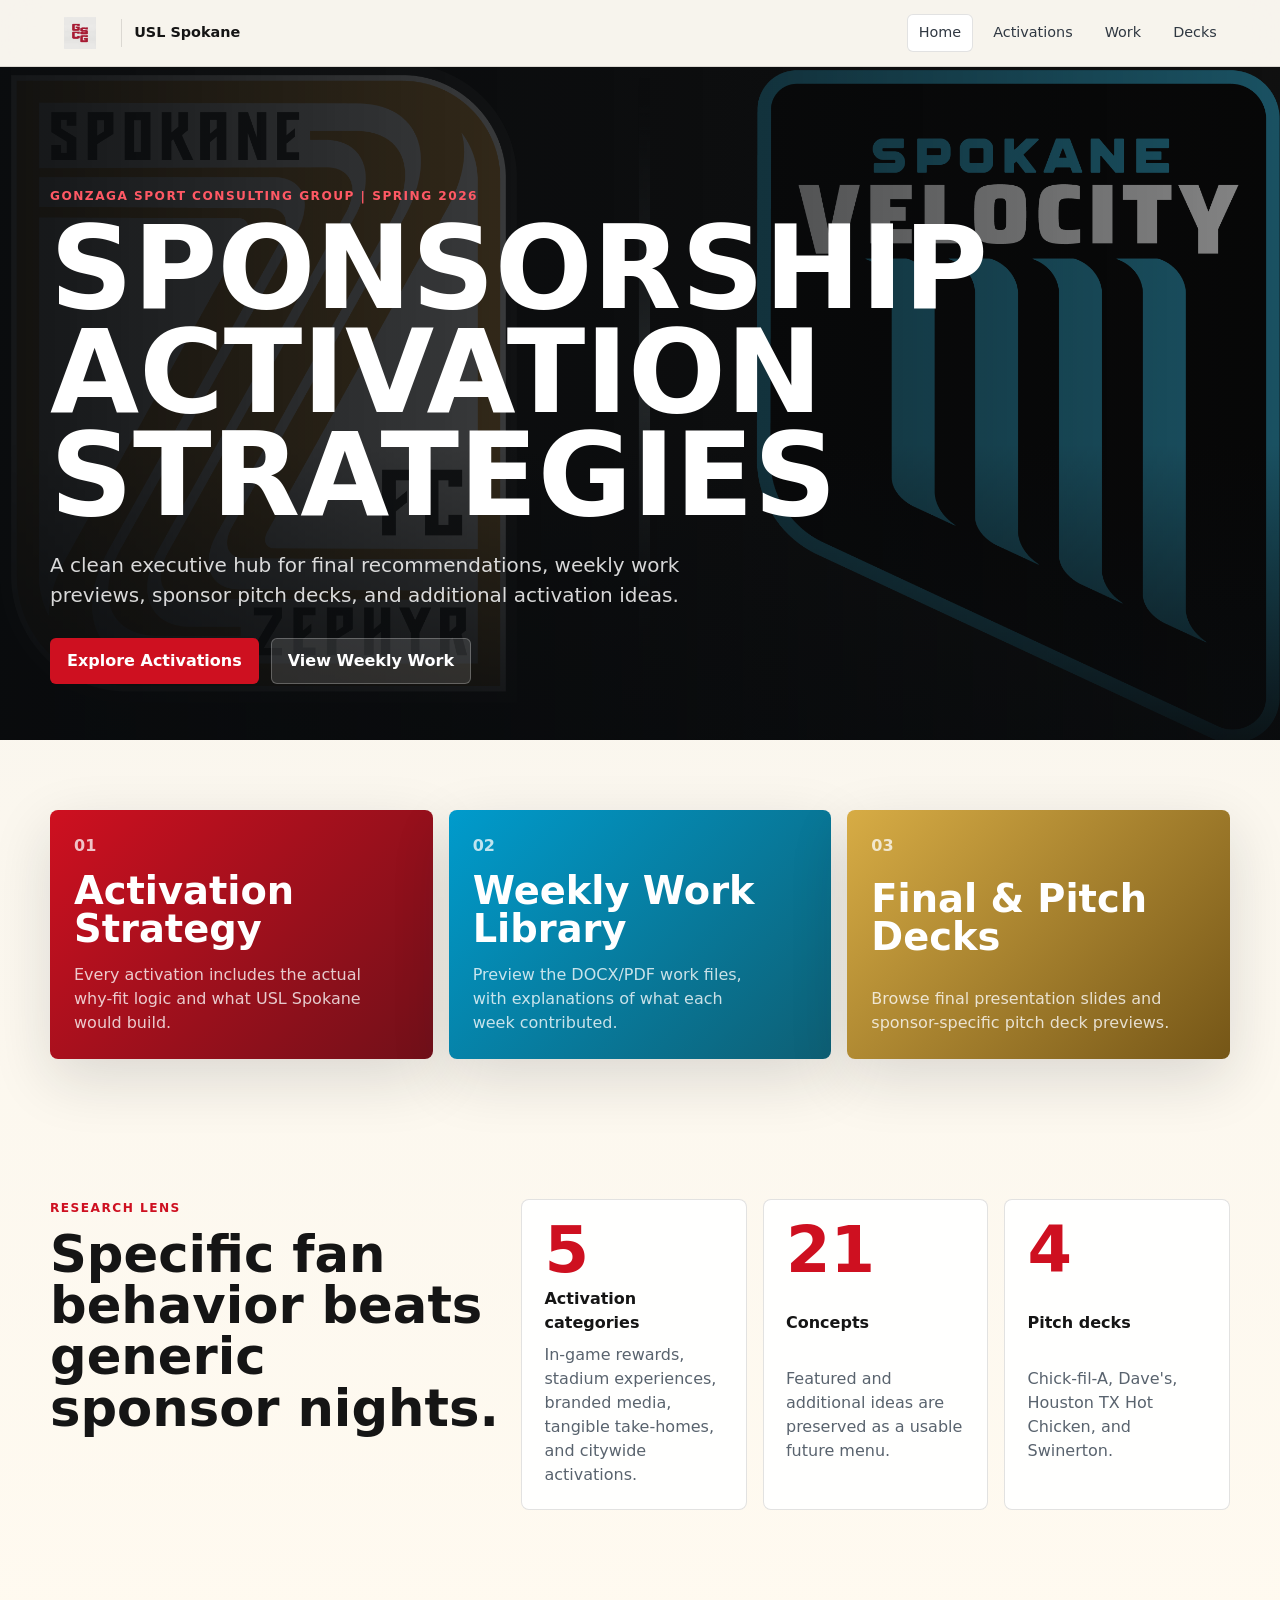
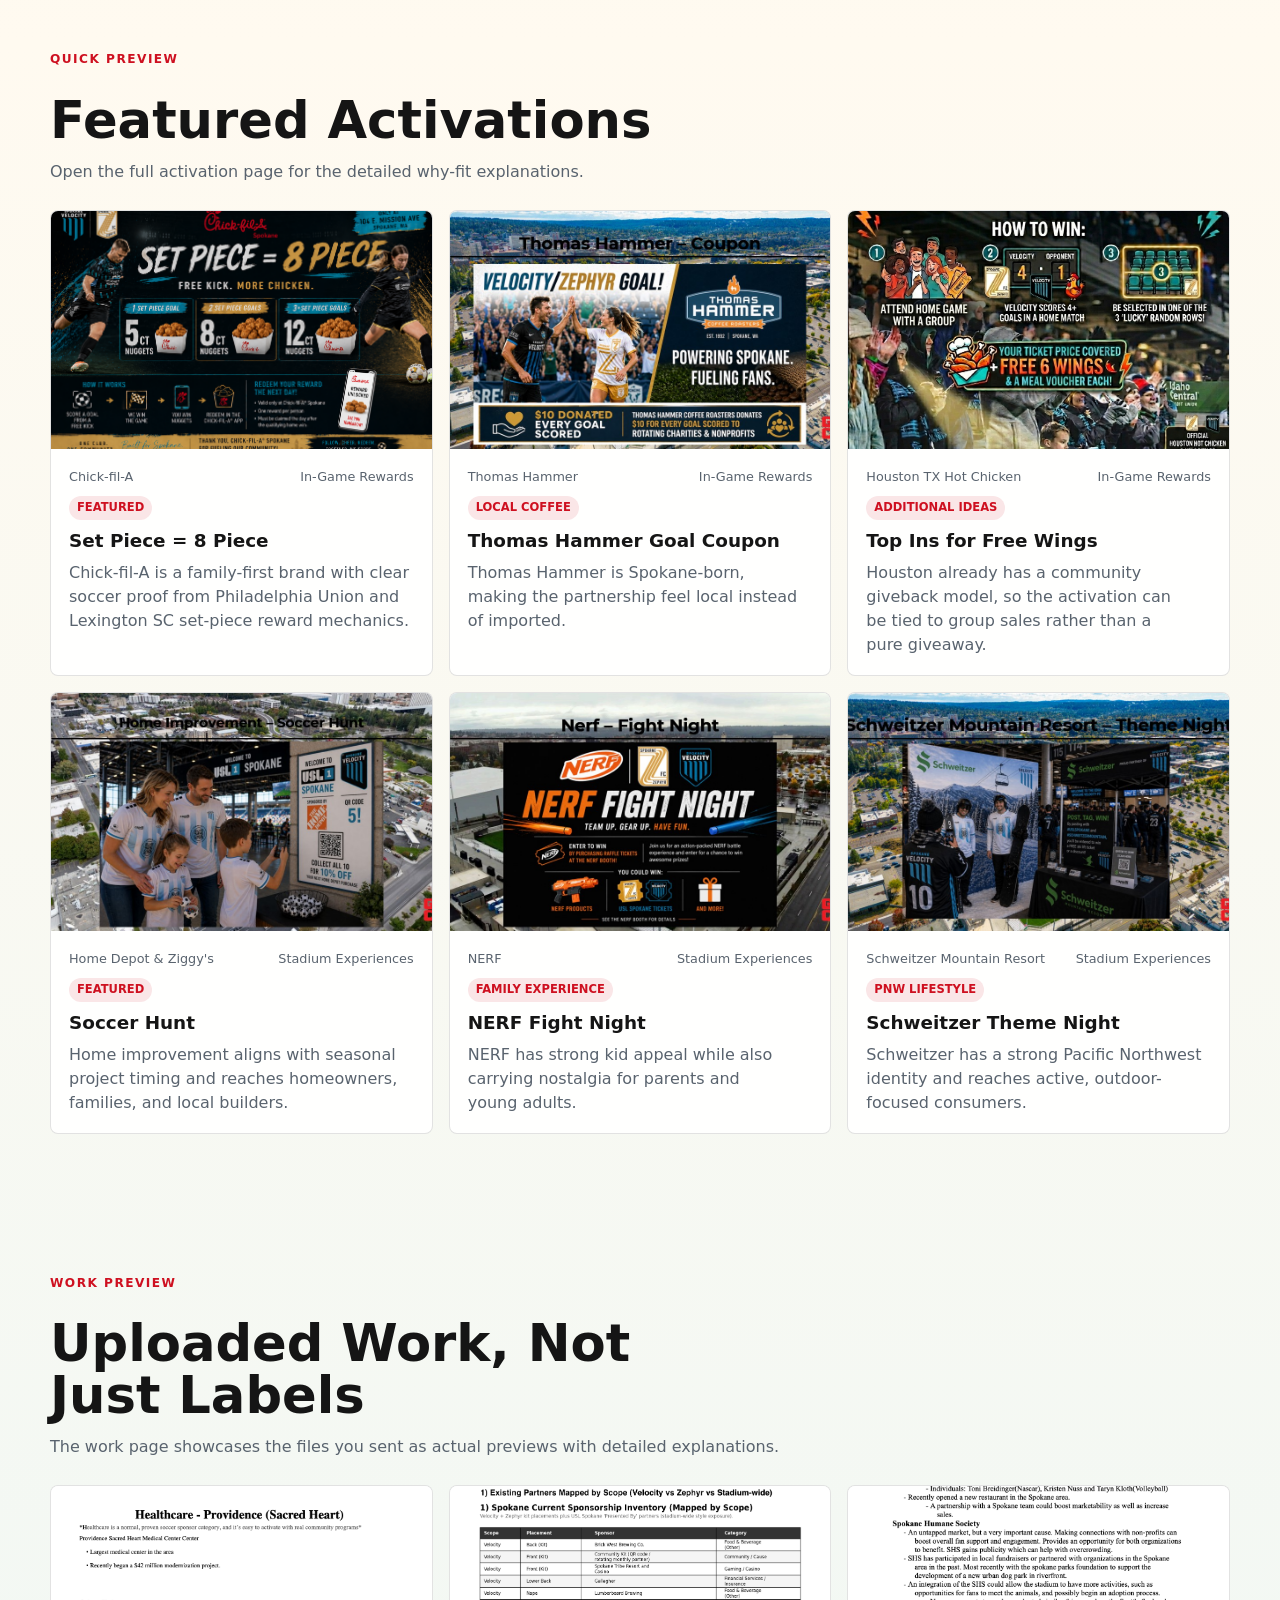
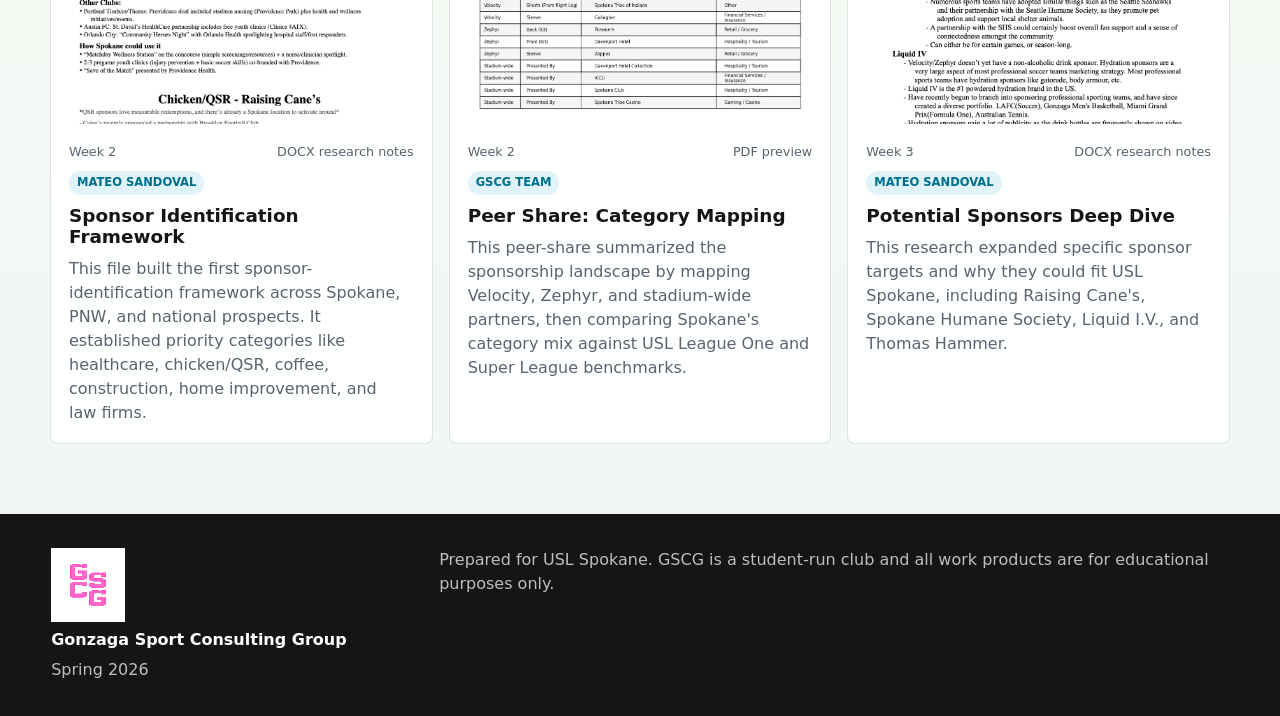
==== docs/index.html @ 4966a081 "Create GSCG USL Spokane GitHub Pages site" ====
<!doctype html>
<html lang="en">
  <head>
    <meta charset="utf-8">
    <meta name="viewport" content="width=device-width, initial-scale=1">
    <title>GSCG x USL Spokane</title>
    <meta name="description" content="GSCG final deliverable hub for USL Spokane sponsorship activation strategy.">
    <link rel="icon" type="image/png" href="assets/brand/gscg-logo.png">
    <link rel="stylesheet" href="styles.css">
  </head>
  <body>
    <header class="site-header">
      <a class="brand-lockup" href="index.html">
        <img src="assets/brand/gscg-logo.png" alt="GSCG logo">
        <span></span>
        <strong>USL Spokane</strong>
      </a>
      <nav>
        <a class="active" href="index.html">Home</a>
        <a href="activations.html">Activations</a>
        <a href="work.html">Work</a>
        <a href="decks.html">Decks</a>
      </nav>
    </header>

    <main>
      <section class="hero compact-hero">
        <img class="hero-bg" src="assets/brand/usl-hero.png" alt="Spokane Velocity and Zephyr branding">
        <div class="hero-scrim"></div>
        <div class="hero-inner">
          <p class="eyebrow">Gonzaga Sport Consulting Group | Spring 2026</p>
          <h1>Sponsorship Activation Strategies</h1>
          <p class="hero-copy">A clean executive hub for final recommendations, weekly work previews, sponsor pitch decks, and additional activation ideas.</p>
          <div class="hero-actions">
            <a class="button primary" href="activations.html">Explore Activations</a>
            <a class="button secondary" href="work.html">View Weekly Work</a>
          </div>
        </div>
      </section>

      <section class="section page-grid">
        <a class="nav-tile red" href="activations.html">
          <span>01</span>
          <h2>Activation Strategy</h2>
          <p>Every activation includes the actual why-fit logic and what USL Spokane would build.</p>
        </a>
        <a class="nav-tile blue" href="work.html">
          <span>02</span>
          <h2>Weekly Work Library</h2>
          <p>Preview the DOCX/PDF work files, with explanations of what each week contributed.</p>
        </a>
        <a class="nav-tile gold" href="decks.html">
          <span>03</span>
          <h2>Final & Pitch Decks</h2>
          <p>Browse final presentation slides and sponsor-specific pitch deck previews.</p>
        </a>
      </section>

      <section class="section split-section">
        <div>
          <p class="eyebrow">Research Lens</p>
          <h2>Specific fan behavior beats generic sponsor nights.</h2>
        </div>
        <div class="insight-grid compact">
          <article><strong>5</strong><span>Activation categories</span><p>In-game rewards, stadium experiences, branded media, tangible take-homes, and citywide activations.</p></article>
          <article><strong>21</strong><span>Concepts</span><p>Featured and additional ideas are preserved as a usable future menu.</p></article>
          <article><strong>4</strong><span>Pitch decks</span><p>Chick-fil-A, Dave's, Houston TX Hot Chicken, and Swinerton.</p></article>
        </div>
      </section>

      <section class="section">
        <div class="section-heading">
          <p class="eyebrow">Quick Preview</p>
          <h2>Featured Activations</h2>
          <p>Open the full activation page for the detailed why-fit explanations.</p>
        </div>
        <div class="activation-grid preview-grid" id="home-featured"></div>
      </section>

      <section class="section">
        <div class="section-heading">
          <p class="eyebrow">Work Preview</p>
          <h2>Uploaded Work, Not Just Labels</h2>
          <p>The work page showcases the files you sent as actual previews with detailed explanations.</p>
        </div>
        <div class="work-grid preview-grid" id="home-work"></div>
      </section>
    </main>

    <footer class="site-footer">
      <div><img src="assets/brand/gscg-logo.png" alt="GSCG"><strong>Gonzaga Sport Consulting Group</strong><span>Spring 2026</span></div>
      <p>Prepared for USL Spokane. GSCG is a student-run club and all work products are for educational purposes only.</p>
    </footer>

    <script src="data.js"></script>
    <script src="app.js"></script>
  </body>
</html>
---- docs/styles.css ----
:root {
  --ink: #151515;
  --muted: #59636e;
  --paper: #f7f4ed;
  --card: #ffffff;
  --line: rgba(21, 21, 21, 0.12);
  --red: #ce1020;
  --blue: #009bcc;
  --gold: #d7ac45;
  --teal: #0e6d5f;
  --shadow: 0 20px 60px rgba(21, 31, 37, 0.14);
}

* { box-sizing: border-box; }
html { scroll-behavior: smooth; }
body {
  margin: 0;
  color: var(--ink);
  background: linear-gradient(180deg, #f7f4ed 0%, #fffaf0 42%, #eef7f5 100%);
  font-family: Inter, ui-sans-serif, system-ui, -apple-system, BlinkMacSystemFont, "Segoe UI", sans-serif;
  line-height: 1.5;
}
img { display: block; max-width: 100%; }
a { color: inherit; }

.site-header {
  position: sticky;
  top: 0;
  z-index: 10;
  display: flex;
  align-items: center;
  justify-content: space-between;
  gap: 24px;
  padding: 14px clamp(18px, 4vw, 54px);
  background: rgba(247, 244, 237, 0.92);
  border-bottom: 1px solid var(--line);
  backdrop-filter: blur(18px);
}
.brand-lockup {
  display: inline-flex;
  align-items: center;
  gap: 12px;
  min-width: max-content;
  text-decoration: none;
}
.brand-lockup img { width: 58px; height: 32px; object-fit: contain; }
.brand-lockup span { width: 1px; height: 28px; background: var(--line); }
.brand-lockup strong { font-size: 0.9rem; }
nav { display: flex; align-items: center; justify-content: flex-end; gap: 8px; flex-wrap: wrap; }
nav a {
  padding: 8px 12px;
  border-radius: 6px;
  color: #303842;
  font-size: 0.9rem;
  text-decoration: none;
}
nav a:hover, nav a.active { background: #fff; box-shadow: inset 0 0 0 1px var(--line); }

h1, h2, h3, h4, p { text-wrap: pretty; }
h1 {
  margin: 0;
  max-width: 900px;
  font-size: clamp(3.1rem, 9vw, 8rem);
  line-height: 0.9;
  letter-spacing: 0;
  text-transform: uppercase;
}
h2 { margin: 0; font-size: clamp(2rem, 4vw, 3.8rem); line-height: 1; }
h3 { margin: 0; font-size: 1.15rem; line-height: 1.15; }
h4 { margin: 8px 0 0; font-size: 0.82rem; text-transform: uppercase; letter-spacing: 0.08em; color: var(--ink); }
p { margin: 0; color: var(--muted); }

.eyebrow {
  margin: 0 0 12px;
  color: var(--red);
  font-size: 0.76rem;
  font-weight: 900;
  letter-spacing: 0.12em;
  text-transform: uppercase;
}
.hero {
  position: relative;
  display: grid;
  align-items: end;
  overflow: hidden;
  color: #fff;
  background: #101010;
}
.compact-hero { min-height: 72vh; }
.hero-bg, .hero-scrim { position: absolute; inset: 0; width: 100%; height: 100%; }
.hero-bg { object-fit: cover; opacity: 0.54; }
.hero-scrim {
  background:
    linear-gradient(90deg, rgba(9, 11, 13, 0.92), rgba(9, 11, 13, 0.58), rgba(9, 11, 13, 0.08)),
    linear-gradient(0deg, rgba(9, 11, 13, 0.88), transparent 44%);
}
.hero-inner {
  position: relative;
  z-index: 1;
  width: min(1180px, calc(100% - 36px));
  margin: 0 auto;
  padding: 120px 0 56px;
}
.hero .eyebrow { color: #ff5965; }
.hero-copy {
  max-width: 720px;
  margin-top: 22px;
  color: rgba(255, 255, 255, 0.84);
  font-size: clamp(1rem, 2vw, 1.25rem);
}
.hero-actions { display: flex; gap: 12px; flex-wrap: wrap; margin-top: 28px; }
.button {
  display: inline-flex;
  align-items: center;
  justify-content: center;
  min-height: 44px;
  padding: 10px 16px;
  border-radius: 6px;
  border: 1px solid transparent;
  font-weight: 800;
  text-decoration: none;
}
.button.primary { background: var(--red); color: #fff; }
.button.secondary { color: #fff; background: rgba(255, 255, 255, 0.12); border-color: rgba(255, 255, 255, 0.25); }

.page-hero {
  width: 100%;
  padding: 72px clamp(18px, 4vw, 54px);
  border-bottom: 1px solid var(--line);
}
.page-hero h1 { color: #fff; }
.page-hero p:not(.eyebrow) { max-width: 740px; margin-top: 18px; color: rgba(255, 255, 255, 0.82); font-size: 1.12rem; }
.red-hero { background: linear-gradient(135deg, #1c1616, #681017 52%, #101010); }
.blue-hero { background: linear-gradient(135deg, #0d1c22, #006c8c 55%, #101010); }
.dark-hero { background: linear-gradient(135deg, #151515, #253037 52%, #101010); }

.section {
  width: min(1180px, calc(100% - 36px));
  margin: 0 auto;
  padding: 70px 0;
}
.section-heading { display: grid; gap: 14px; max-width: 820px; margin-bottom: 26px; }

.page-grid, .split-section {
  display: grid;
  grid-template-columns: repeat(3, 1fr);
  gap: 16px;
}
.split-section { grid-template-columns: 0.9fr 1.4fr; align-items: start; }
.nav-tile {
  display: grid;
  gap: 14px;
  min-height: 245px;
  padding: 24px;
  border-radius: 8px;
  color: #fff;
  text-decoration: none;
  box-shadow: var(--shadow);
  transition: transform 180ms ease;
}
.nav-tile:hover { transform: translateY(-3px); }
.nav-tile span { font-weight: 900; opacity: 0.75; }
.nav-tile h2 { font-size: clamp(1.7rem, 3vw, 2.8rem); }
.nav-tile p { margin-top: auto; color: rgba(255, 255, 255, 0.78); }
.nav-tile.red { background: linear-gradient(135deg, #ce1020, #711019); }
.nav-tile.blue { background: linear-gradient(135deg, #009bcc, #0e5f74); }
.nav-tile.gold { background: linear-gradient(135deg, #d7ac45, #755617); }

.insight-grid, .activation-grid, .work-grid, .pitch-grid, .people-grid {
  display: grid;
  gap: 16px;
}
.insight-grid { grid-template-columns: repeat(4, 1fr); }
.insight-grid.compact { grid-template-columns: repeat(3, 1fr); }
.activation-grid, .work-grid { grid-template-columns: repeat(3, 1fr); }
.detailed-grid { grid-template-columns: repeat(2, 1fr); }
.pitch-grid, .people-grid { grid-template-columns: repeat(4, 1fr); }

.insight-grid article, .activation-card, .work-preview-card, .pitch-card, .person-card {
  overflow: hidden;
  border: 1px solid var(--line);
  border-radius: 8px;
  background: rgba(255, 255, 255, 0.92);
  box-shadow: 0 1px 0 rgba(255, 255, 255, 0.85) inset;
}
.insight-grid article { display: grid; gap: 8px; min-height: 190px; padding: 22px; }
.insight-grid strong { color: var(--red); font-size: clamp(2.2rem, 5vw, 4rem); line-height: 0.9; }
.insight-grid span { font-weight: 900; }

.activation-card, .work-preview-card, .pitch-card {
  transition: transform 180ms ease, box-shadow 180ms ease, border-color 180ms ease;
}
.activation-card:hover, .work-preview-card:hover, .pitch-card:hover {
  transform: translateY(-3px);
  border-color: rgba(0, 155, 204, 0.32);
  box-shadow: var(--shadow);
}
.activation-card[hidden] { display: none; }
.activation-card img, .work-preview-card img, .pitch-card img {
  width: 100%;
  aspect-ratio: 16 / 10;
  object-fit: cover;
  background: #dedede;
}
.card-body { display: grid; gap: 10px; padding: 18px; }
.card-body ul {
  display: grid;
  gap: 7px;
  margin: 0;
  padding-left: 18px;
  color: var(--muted);
}
.card-meta {
  display: flex;
  align-items: center;
  justify-content: space-between;
  gap: 12px;
  color: var(--muted);
  font-size: 0.8rem;
}
.badge {
  display: inline-flex;
  width: max-content;
  max-width: 100%;
  min-height: 24px;
  align-items: center;
  padding: 3px 8px;
  border-radius: 999px;
  color: var(--red);
  background: rgba(206, 16, 32, 0.1);
  font-size: 0.72rem;
  font-weight: 900;
  text-transform: uppercase;
}
.badge.alt { color: #006f8d; background: rgba(0, 155, 204, 0.12); }
.badge.gold { color: #755617; background: rgba(215, 172, 69, 0.22); }
.file-note { color: var(--teal); font-size: 0.82rem; font-weight: 800; }

.tabs {
  display: flex;
  gap: 8px;
  flex-wrap: wrap;
  margin-bottom: 22px;
}
.tab {
  min-height: 38px;
  padding: 8px 12px;
  border: 1px solid var(--line);
  border-radius: 6px;
  background: #fff;
  color: #303842;
  cursor: pointer;
}
.tab.active { color: #fff; background: var(--ink); border-color: var(--ink); }

.person-card { display: grid; gap: 8px; padding: 20px; }
.avatar {
  display: inline-grid;
  place-items: center;
  width: 52px;
  height: 52px;
  margin-bottom: 10px;
  border-radius: 50%;
  color: #fff;
  background: var(--red);
  font-weight: 900;
}

.deck-section {
  width: 100%;
  max-width: none;
  padding-inline: clamp(18px, 4vw, 54px);
  background: #151515;
  color: #fff;
}
.deck-section > * { width: min(1180px, 100%); margin-left: auto; margin-right: auto; }
.deck-section p:not(.eyebrow) { color: rgba(255, 255, 255, 0.72); }
.deck-shell {
  display: grid;
  grid-template-columns: 84px 1fr 84px;
  gap: 16px;
  align-items: center;
}
.slide-stage {
  margin: 0;
  overflow: hidden;
  border: 1px solid rgba(255, 255, 255, 0.18);
  border-radius: 8px;
  background: #000;
  box-shadow: var(--shadow);
}
.slide-stage img { width: 100%; aspect-ratio: 16 / 9; object-fit: contain; background: #090909; }
.slide-stage figcaption { padding: 12px 16px; color: rgba(255, 255, 255, 0.72); font-size: 0.86rem; }
.slide-control {
  min-height: 42px;
  border: 1px solid rgba(255, 255, 255, 0.2);
  border-radius: 6px;
  color: #fff;
  background: rgba(255, 255, 255, 0.08);
  cursor: pointer;
}
.slide-rail {
  display: grid;
  grid-template-columns: repeat(14, 1fr);
  gap: 6px;
  margin-top: 16px;
}
.slide-thumb {
  display: block;
  min-width: 0;
  padding: 0;
  border: 2px solid transparent;
  border-radius: 4px;
  overflow: hidden;
  background: transparent;
  cursor: pointer;
}
.slide-thumb.active { border-color: var(--red); }
.slide-thumb img { width: 100%; aspect-ratio: 16 / 9; object-fit: cover; }

.site-footer {
  display: grid;
  grid-template-columns: minmax(220px, 360px) 1fr;
  gap: 28px;
  padding: 34px clamp(18px, 4vw, 54px);
  color: rgba(255, 255, 255, 0.72);
  background: #151515;
}
.site-footer div { display: grid; gap: 6px; }
.site-footer img { width: 74px; filter: brightness(4); }
.site-footer strong { color: #fff; }
.site-footer p { max-width: 850px; color: rgba(255, 255, 255, 0.72); }

@media (max-width: 980px) {
  .site-header { align-items: flex-start; flex-direction: column; }
  nav { justify-content: flex-start; }
  .page-grid, .split-section, .insight-grid, .insight-grid.compact, .activation-grid, .work-grid, .detailed-grid, .pitch-grid, .people-grid {
    grid-template-columns: repeat(2, 1fr);
  }
  .deck-shell { grid-template-columns: 1fr; }
  .slide-control { width: 100%; }
  .slide-rail { grid-template-columns: repeat(7, 1fr); }
}

@media (max-width: 680px) {
  .compact-hero { min-height: 720px; }
  .hero-inner { padding-top: 96px; }
  .page-grid, .split-section, .insight-grid, .insight-grid.compact, .activation-grid, .work-grid, .detailed-grid, .pitch-grid, .people-grid, .site-footer {
    grid-template-columns: 1fr;
  }
  .slide-rail { grid-template-columns: repeat(4, 1fr); }
  h1 { font-size: clamp(2.7rem, 15vw, 4.4rem); }
}
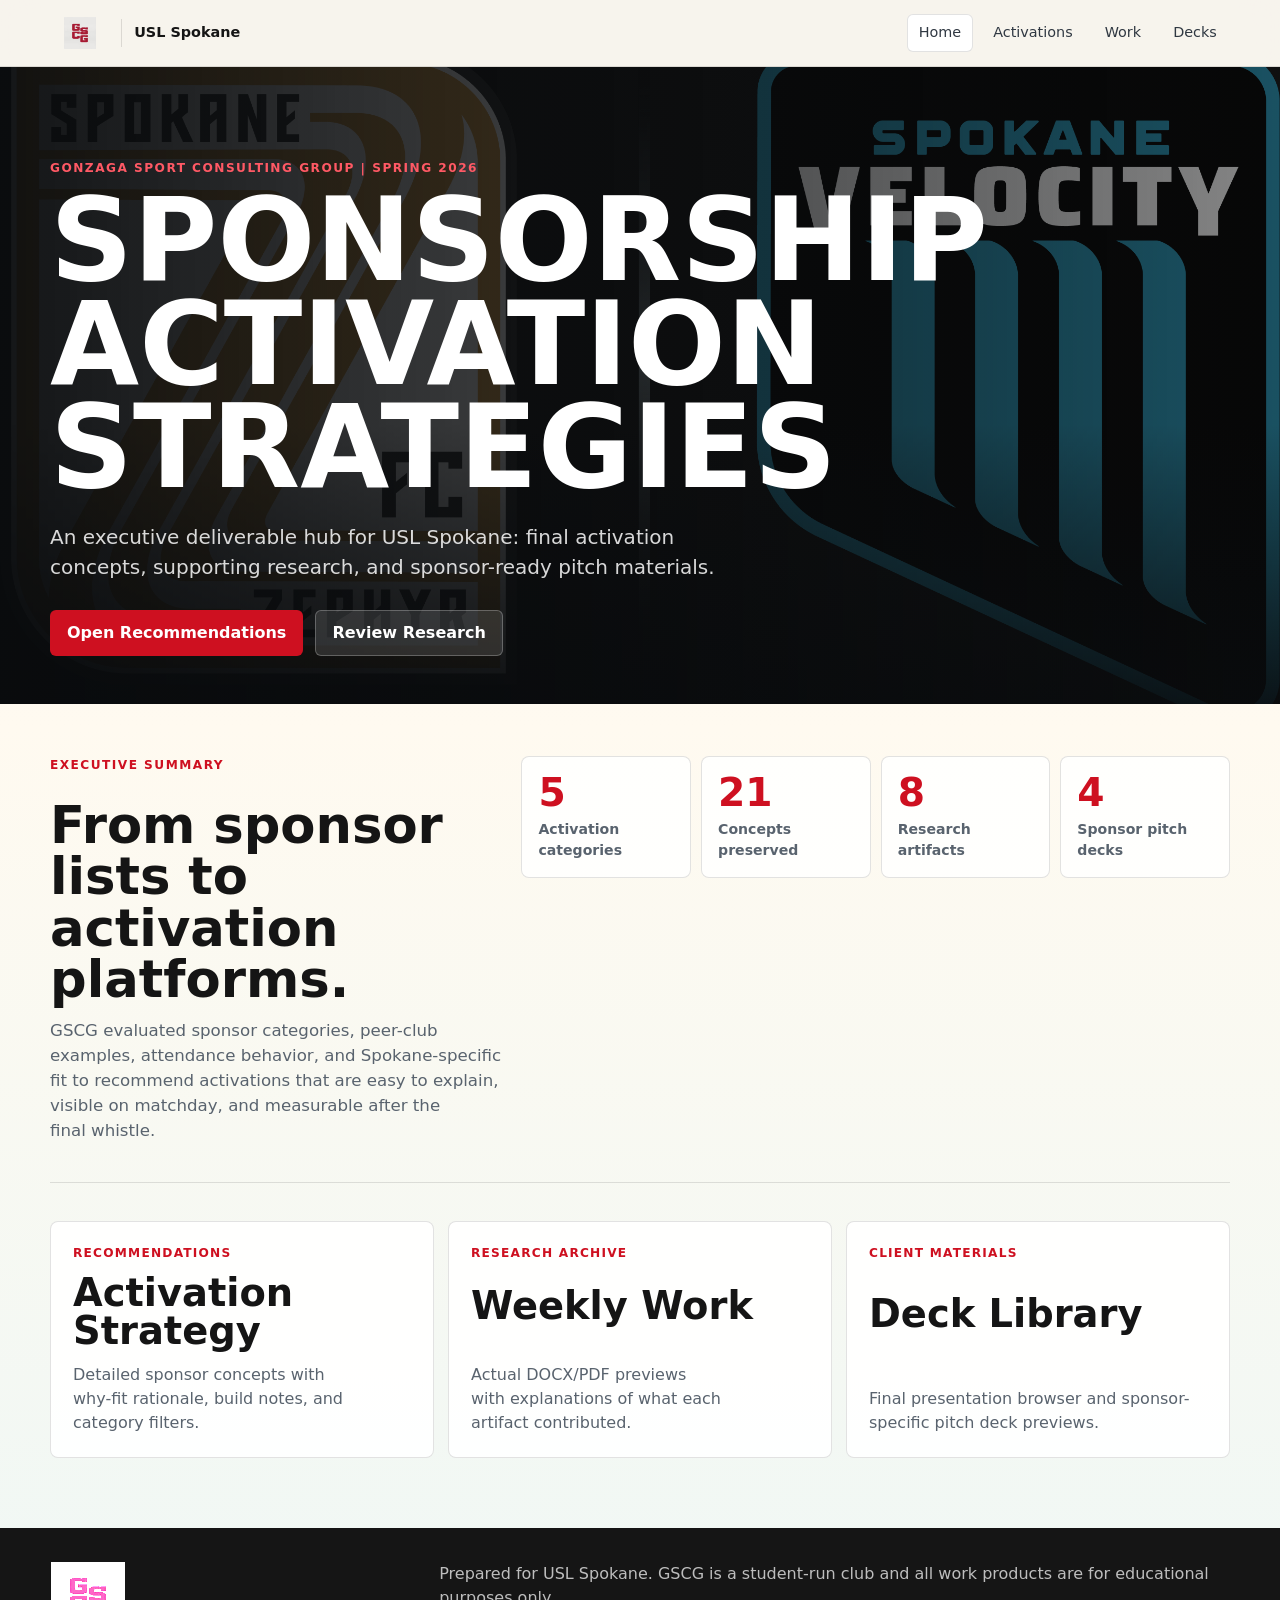
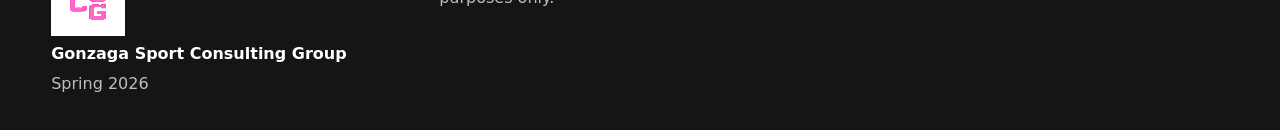
==== commit ed187c51: "Refine executive home and deepen content pages" ====
--- a/docs/index.html
+++ b/docs/index.html
@@ -30,60 +30,46 @@
         <div class="hero-inner">
           <p class="eyebrow">Gonzaga Sport Consulting Group | Spring 2026</p>
           <h1>Sponsorship Activation Strategies</h1>
-          <p class="hero-copy">A clean executive hub for final recommendations, weekly work previews, sponsor pitch decks, and additional activation ideas.</p>
+          <p class="hero-copy">An executive deliverable hub for USL Spokane: final activation concepts, supporting research, and sponsor-ready pitch materials.</p>
           <div class="hero-actions">
-            <a class="button primary" href="activations.html">Explore Activations</a>
-            <a class="button secondary" href="work.html">View Weekly Work</a>
+            <a class="button primary" href="activations.html">Open Recommendations</a>
+            <a class="button secondary" href="work.html">Review Research</a>
           </div>
         </div>
       </section>
 
-      <section class="section page-grid">
-        <a class="nav-tile red" href="activations.html">
-          <span>01</span>
-          <h2>Activation Strategy</h2>
-          <p>Every activation includes the actual why-fit logic and what USL Spokane would build.</p>
-        </a>
-        <a class="nav-tile blue" href="work.html">
-          <span>02</span>
-          <h2>Weekly Work Library</h2>
-          <p>Preview the DOCX/PDF work files, with explanations of what each week contributed.</p>
-        </a>
-        <a class="nav-tile gold" href="decks.html">
-          <span>03</span>
-          <h2>Final & Pitch Decks</h2>
-          <p>Browse final presentation slides and sponsor-specific pitch deck previews.</p>
-        </a>
-      </section>
-
-      <section class="section split-section">
-        <div>
-          <p class="eyebrow">Research Lens</p>
-          <h2>Specific fan behavior beats generic sponsor nights.</h2>
+      <section class="section executive-brief">
+        <div class="brief-copy">
+          <p class="eyebrow">Executive Summary</p>
+          <h2>From sponsor lists to activation platforms.</h2>
+          <p>
+            GSCG evaluated sponsor categories, peer-club examples, attendance behavior, and Spokane-specific fit to recommend activations that are easy to explain, visible on matchday, and measurable after the final whistle.
+          </p>
         </div>
-        <div class="insight-grid compact">
-          <article><strong>5</strong><span>Activation categories</span><p>In-game rewards, stadium experiences, branded media, tangible take-homes, and citywide activations.</p></article>
-          <article><strong>21</strong><span>Concepts</span><p>Featured and additional ideas are preserved as a usable future menu.</p></article>
-          <article><strong>4</strong><span>Pitch decks</span><p>Chick-fil-A, Dave's, Houston TX Hot Chicken, and Swinerton.</p></article>
+        <div class="brief-metrics">
+          <article><strong>5</strong><span>Activation categories</span></article>
+          <article><strong>21</strong><span>Concepts preserved</span></article>
+          <article><strong>8</strong><span>Research artifacts</span></article>
+          <article><strong>4</strong><span>Sponsor pitch decks</span></article>
         </div>
       </section>
 
-      <section class="section">
-        <div class="section-heading">
-          <p class="eyebrow">Quick Preview</p>
-          <h2>Featured Activations</h2>
-          <p>Open the full activation page for the detailed why-fit explanations.</p>
-        </div>
-        <div class="activation-grid preview-grid" id="home-featured"></div>
-      </section>
-
-      <section class="section">
-        <div class="section-heading">
-          <p class="eyebrow">Work Preview</p>
-          <h2>Uploaded Work, Not Just Labels</h2>
-          <p>The work page showcases the files you sent as actual previews with detailed explanations.</p>
-        </div>
-        <div class="work-grid preview-grid" id="home-work"></div>
+      <section class="section portal-grid">
+        <a class="portal-card" href="activations.html">
+          <span>Recommendations</span>
+          <h2>Activation Strategy</h2>
+          <p>Detailed sponsor concepts with why-fit rationale, build notes, and category filters.</p>
+        </a>
+        <a class="portal-card" href="work.html">
+          <span>Research Archive</span>
+          <h2>Weekly Work</h2>
+          <p>Actual DOCX/PDF previews with explanations of what each artifact contributed.</p>
+        </a>
+        <a class="portal-card" href="decks.html">
+          <span>Client Materials</span>
+          <h2>Deck Library</h2>
+          <p>Final presentation browser and sponsor-specific pitch deck previews.</p>
+        </a>
       </section>
     </main>
 
--- a/docs/styles.css
+++ b/docs/styles.css
@@ -86,7 +86,7 @@
   color: #fff;
   background: #101010;
 }
-.compact-hero { min-height: 72vh; }
+.compact-hero { min-height: 58vh; }
 .hero-bg, .hero-scrim { position: absolute; inset: 0; width: 100%; height: 100%; }
 .hero-bg { object-fit: cover; opacity: 0.54; }
 .hero-scrim {
@@ -99,7 +99,7 @@
   z-index: 1;
   width: min(1180px, calc(100% - 36px));
   margin: 0 auto;
-  padding: 120px 0 56px;
+  padding: 92px 0 48px;
 }
 .hero .eyebrow { color: #ff5965; }
 .hero-copy {
@@ -141,12 +141,88 @@
 }
 .section-heading { display: grid; gap: 14px; max-width: 820px; margin-bottom: 26px; }
 
-.page-grid, .split-section {
+.page-grid, .split-section, .executive-brief {
   display: grid;
   grid-template-columns: repeat(3, 1fr);
   gap: 16px;
 }
-.split-section { grid-template-columns: 0.9fr 1.4fr; align-items: start; }
+.split-section, .executive-brief { grid-template-columns: 0.9fr 1.4fr; align-items: start; }
+.executive-brief {
+  padding-top: 52px;
+  padding-bottom: 38px;
+  border-bottom: 1px solid var(--line);
+}
+.brief-copy {
+  display: grid;
+  gap: 14px;
+}
+.brief-copy h2 {
+  max-width: 560px;
+}
+.brief-copy p:not(.eyebrow) {
+  max-width: 650px;
+  font-size: 1.04rem;
+}
+.brief-metrics {
+  display: grid;
+  grid-template-columns: repeat(4, 1fr);
+  gap: 10px;
+}
+.brief-metrics article {
+  min-height: 122px;
+  display: grid;
+  align-content: end;
+  gap: 8px;
+  padding: 16px;
+  border: 1px solid var(--line);
+  border-radius: 8px;
+  background: rgba(255, 255, 255, 0.86);
+}
+.brief-metrics strong {
+  color: var(--red);
+  font-size: 2.45rem;
+  line-height: 0.9;
+}
+.brief-metrics span {
+  color: var(--muted);
+  font-size: 0.88rem;
+  font-weight: 800;
+}
+.portal-grid {
+  display: grid;
+  grid-template-columns: repeat(3, 1fr);
+  gap: 14px;
+  padding-top: 38px;
+}
+.portal-card {
+  display: grid;
+  gap: 12px;
+  min-height: 230px;
+  padding: 22px;
+  border: 1px solid var(--line);
+  border-radius: 8px;
+  background: rgba(255, 255, 255, 0.92);
+  text-decoration: none;
+  transition: transform 180ms ease, box-shadow 180ms ease, border-color 180ms ease;
+}
+.portal-card:hover {
+  transform: translateY(-3px);
+  border-color: rgba(0, 155, 204, 0.34);
+  box-shadow: var(--shadow);
+}
+.portal-card span {
+  color: var(--red);
+  font-size: 0.76rem;
+  font-weight: 900;
+  letter-spacing: 0.1em;
+  text-transform: uppercase;
+}
+.portal-card h2 {
+  font-size: clamp(1.65rem, 3vw, 2.7rem);
+}
+.portal-card p {
+  margin-top: auto;
+}
 .nav-tile {
   display: grid;
   gap: 14px;
@@ -172,7 +248,8 @@
 }
 .insight-grid { grid-template-columns: repeat(4, 1fr); }
 .insight-grid.compact { grid-template-columns: repeat(3, 1fr); }
-.activation-grid, .work-grid { grid-template-columns: repeat(3, 1fr); }
+.activation-grid { grid-template-columns: repeat(3, 1fr); }
+.work-grid { grid-template-columns: repeat(2, 1fr); }
 .detailed-grid { grid-template-columns: repeat(2, 1fr); }
 .pitch-grid, .people-grid { grid-template-columns: repeat(4, 1fr); }
 
@@ -266,6 +343,35 @@
   font-weight: 900;
 }
 
+.work-intro, .strategy-frame {
+  display: grid;
+  grid-template-columns: 0.72fr 1.28fr;
+  gap: 28px;
+  align-items: start;
+  border-bottom: 1px solid var(--line);
+}
+.process-steps, .criteria-grid {
+  display: grid;
+  grid-template-columns: repeat(2, 1fr);
+  gap: 12px;
+}
+.process-steps article, .criteria-grid article {
+  min-height: 162px;
+  display: grid;
+  gap: 10px;
+  padding: 18px;
+  border: 1px solid var(--line);
+  border-radius: 8px;
+  background: rgba(255, 255, 255, 0.9);
+}
+.process-steps span {
+  color: var(--blue);
+  font-weight: 900;
+}
+.criteria-grid strong {
+  font-size: 1.02rem;
+}
+
 .deck-section {
   width: 100%;
   max-width: none;
@@ -334,18 +440,19 @@
 @media (max-width: 980px) {
   .site-header { align-items: flex-start; flex-direction: column; }
   nav { justify-content: flex-start; }
-  .page-grid, .split-section, .insight-grid, .insight-grid.compact, .activation-grid, .work-grid, .detailed-grid, .pitch-grid, .people-grid {
+  .page-grid, .split-section, .executive-brief, .portal-grid, .insight-grid, .insight-grid.compact, .activation-grid, .work-grid, .detailed-grid, .pitch-grid, .people-grid, .work-intro, .strategy-frame {
     grid-template-columns: repeat(2, 1fr);
   }
+  .brief-metrics, .process-steps, .criteria-grid { grid-template-columns: repeat(2, 1fr); }
   .deck-shell { grid-template-columns: 1fr; }
   .slide-control { width: 100%; }
   .slide-rail { grid-template-columns: repeat(7, 1fr); }
 }
 
 @media (max-width: 680px) {
-  .compact-hero { min-height: 720px; }
+  .compact-hero { min-height: 640px; }
   .hero-inner { padding-top: 96px; }
-  .page-grid, .split-section, .insight-grid, .insight-grid.compact, .activation-grid, .work-grid, .detailed-grid, .pitch-grid, .people-grid, .site-footer {
+  .page-grid, .split-section, .executive-brief, .portal-grid, .brief-metrics, .insight-grid, .insight-grid.compact, .activation-grid, .work-grid, .detailed-grid, .pitch-grid, .people-grid, .work-intro, .strategy-frame, .process-steps, .criteria-grid, .site-footer {
     grid-template-columns: 1fr;
   }
   .slide-rail { grid-template-columns: repeat(4, 1fr); }
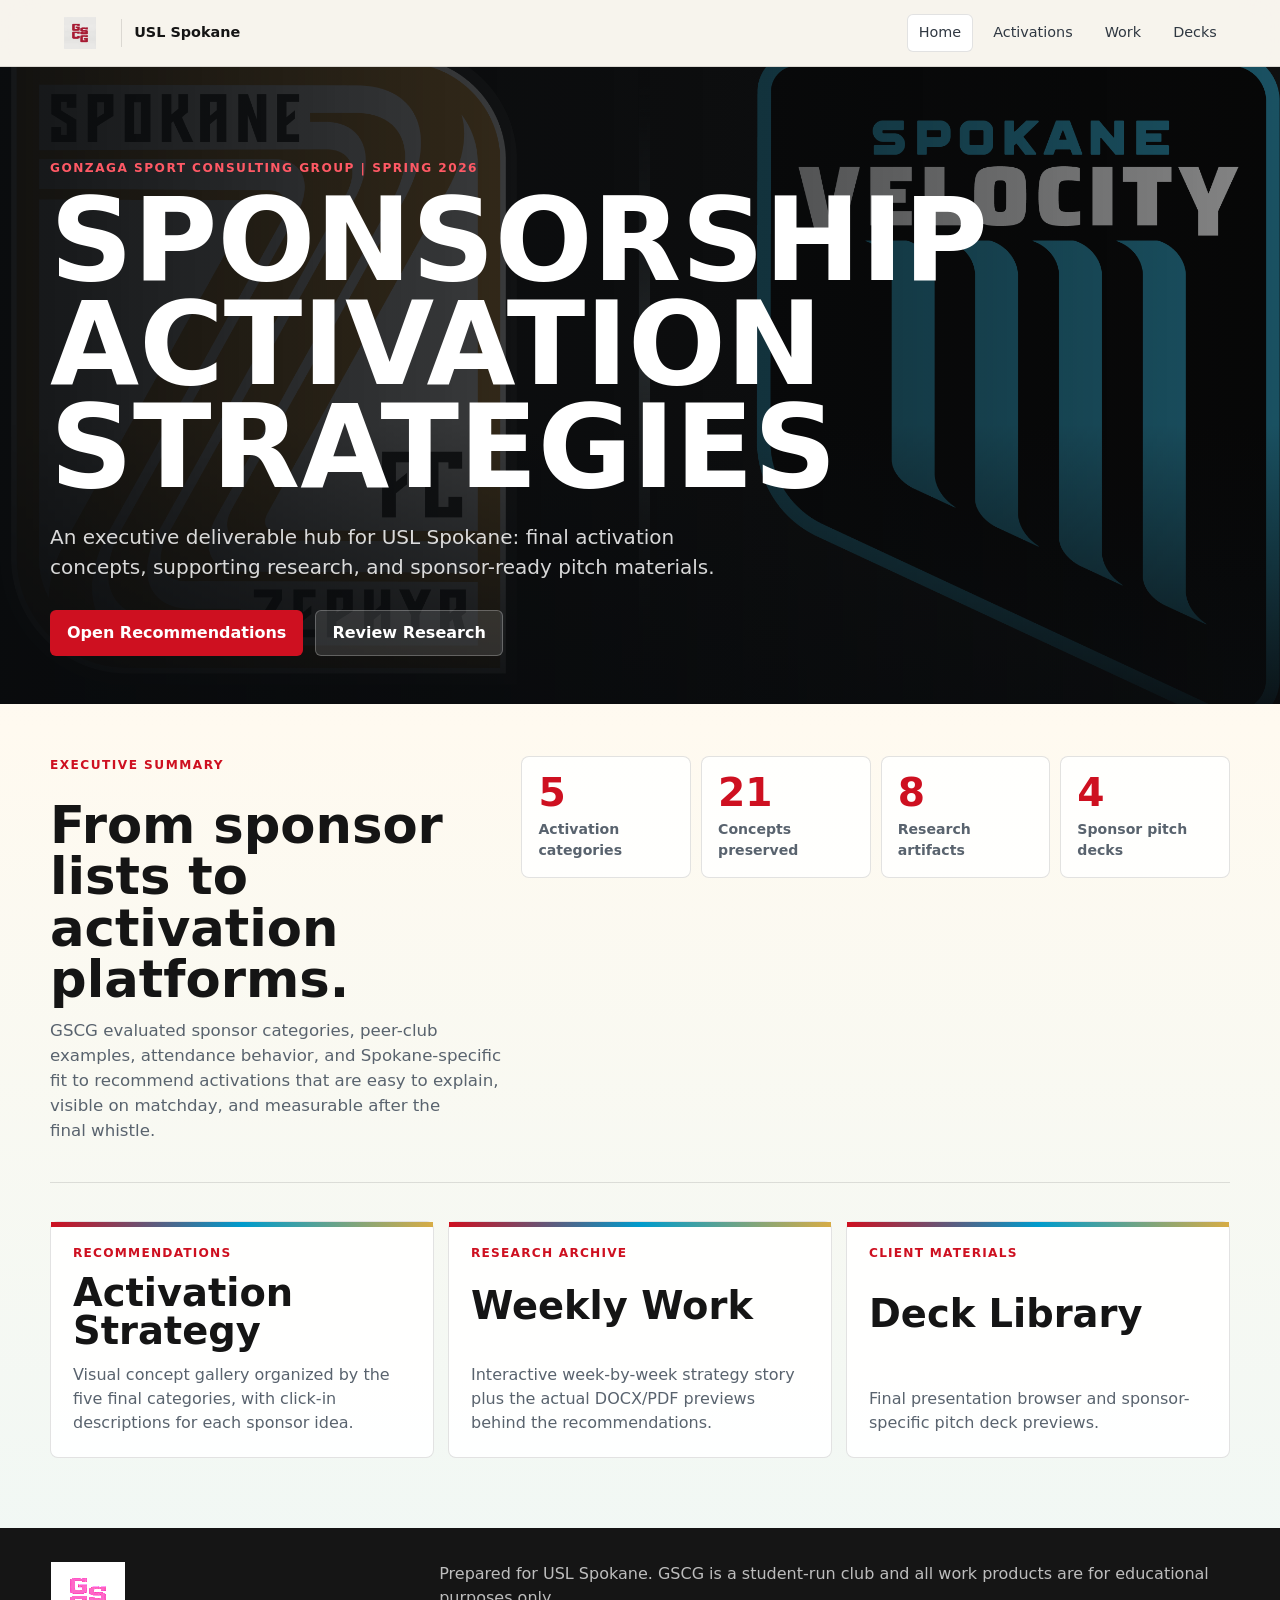
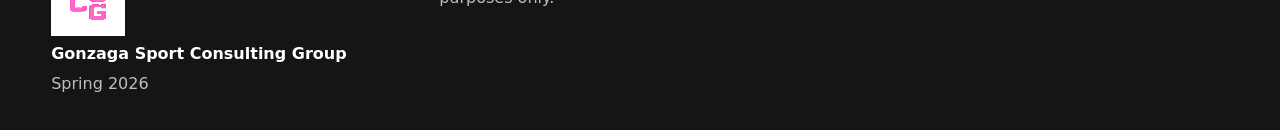
==== commit 133618ef: "Polish interactive activation experience" ====
--- a/docs/index.html
+++ b/docs/index.html
@@ -58,12 +58,12 @@
         <a class="portal-card" href="activations.html">
           <span>Recommendations</span>
           <h2>Activation Strategy</h2>
-          <p>Detailed sponsor concepts with why-fit rationale, build notes, and category filters.</p>
+          <p>Visual concept gallery organized by the five final categories, with click-in descriptions for each sponsor idea.</p>
         </a>
         <a class="portal-card" href="work.html">
           <span>Research Archive</span>
           <h2>Weekly Work</h2>
-          <p>Actual DOCX/PDF previews with explanations of what each artifact contributed.</p>
+          <p>Interactive week-by-week strategy story plus the actual DOCX/PDF previews behind the recommendations.</p>
         </a>
         <a class="portal-card" href="decks.html">
           <span>Client Materials</span>
--- a/docs/styles.css
+++ b/docs/styles.css
@@ -177,6 +177,11 @@
   border: 1px solid var(--line);
   border-radius: 8px;
   background: rgba(255, 255, 255, 0.86);
+  transition: transform 180ms ease, border-color 180ms ease;
+}
+.brief-metrics article:hover {
+  transform: translateY(-2px);
+  border-color: rgba(206, 16, 32, 0.26);
 }
 .brief-metrics strong {
   color: var(--red);
@@ -195,6 +200,7 @@
   padding-top: 38px;
 }
 .portal-card {
+  position: relative;
   display: grid;
   gap: 12px;
   min-height: 230px;
@@ -204,6 +210,14 @@
   background: rgba(255, 255, 255, 0.92);
   text-decoration: none;
   transition: transform 180ms ease, box-shadow 180ms ease, border-color 180ms ease;
+}
+.portal-card::before {
+  content: "";
+  position: absolute;
+  inset: 0 auto auto 0;
+  width: 100%;
+  height: 5px;
+  background: linear-gradient(90deg, var(--red), var(--blue), var(--gold));
 }
 .portal-card:hover {
   transform: translateY(-3px);
@@ -314,10 +328,16 @@
 .file-note { color: var(--teal); font-size: 0.82rem; font-weight: 800; }
 
 .tabs {
+  position: sticky;
+  top: 61px;
+  z-index: 4;
   display: flex;
   gap: 8px;
   flex-wrap: wrap;
   margin-bottom: 22px;
+  padding: 12px 0;
+  background: rgba(247, 244, 237, 0.92);
+  backdrop-filter: blur(14px);
 }
 .tab {
   min-height: 38px;
@@ -327,8 +347,174 @@
   background: #fff;
   color: #303842;
   cursor: pointer;
-}
+  font-weight: 800;
+  transition: transform 160ms ease, border-color 160ms ease, background 160ms ease;
+}
+.tab:hover { transform: translateY(-1px); border-color: rgba(0, 155, 204, 0.28); }
 .tab.active { color: #fff; background: var(--ink); border-color: var(--ink); }
+
+.category-summary article {
+  align-content: start;
+}
+.category-summary strong {
+  color: var(--red);
+  font-size: clamp(2rem, 4vw, 3.5rem);
+  line-height: 0.9;
+}
+.category-gallery-stack {
+  display: grid;
+  gap: 42px;
+}
+.category-section {
+  display: grid;
+  gap: 18px;
+}
+.category-heading {
+  display: flex;
+  align-items: end;
+  justify-content: space-between;
+  gap: 20px;
+  padding-bottom: 12px;
+  border-bottom: 1px solid var(--line);
+}
+.category-heading h2 {
+  font-size: clamp(1.9rem, 4vw, 3.2rem);
+}
+.category-heading p:not(.eyebrow) {
+  max-width: 660px;
+}
+.activation-gallery {
+  display: grid;
+  grid-template-columns: repeat(3, 1fr);
+  gap: 14px;
+}
+.activation-tile {
+  position: relative;
+  display: grid;
+  min-height: 270px;
+  aspect-ratio: 16 / 10;
+  overflow: hidden;
+  padding: 0;
+  border: 1px solid rgba(21, 21, 21, 0.14);
+  border-radius: 8px;
+  color: #fff;
+  background: #111;
+  cursor: pointer;
+  text-align: left;
+  box-shadow: 0 1px 0 rgba(255, 255, 255, 0.45) inset;
+  transition: transform 180ms ease, box-shadow 180ms ease, border-color 180ms ease;
+}
+.activation-tile::after {
+  content: "";
+  position: absolute;
+  inset: 0;
+  background:
+    linear-gradient(180deg, rgba(0, 0, 0, 0.02) 20%, rgba(0, 0, 0, 0.74) 100%),
+    linear-gradient(90deg, rgba(0, 0, 0, 0.34), transparent 50%);
+}
+.activation-tile:hover,
+.activation-tile:focus-visible {
+  transform: translateY(-4px);
+  border-color: rgba(0, 155, 204, 0.45);
+  box-shadow: var(--shadow);
+  outline: none;
+}
+.activation-tile img {
+  position: absolute;
+  inset: 0;
+  width: 100%;
+  height: 100%;
+  object-fit: cover;
+  transition: transform 240ms ease;
+}
+.activation-tile:hover img { transform: scale(1.04); }
+.tile-tag,
+.tile-title {
+  position: relative;
+  z-index: 1;
+}
+.tile-tag {
+  align-self: start;
+  justify-self: start;
+  margin: 12px;
+  padding: 5px 8px;
+  border-radius: 999px;
+  background: rgba(255, 255, 255, 0.9);
+  color: var(--ink);
+  font-size: 0.68rem;
+  font-weight: 900;
+  text-transform: uppercase;
+}
+.tile-title {
+  align-self: end;
+  max-width: 92%;
+  padding: 0 16px 16px;
+  font-size: clamp(1.35rem, 3vw, 2rem);
+  font-weight: 950;
+  line-height: 0.98;
+  text-shadow: 0 2px 18px rgba(0, 0, 0, 0.55);
+}
+.activation-dialog {
+  width: min(1180px, calc(100% - 28px));
+  max-height: min(860px, calc(100vh - 28px));
+  padding: 0;
+  border: 0;
+  border-radius: 8px;
+  overflow: auto;
+  background: #fff;
+  box-shadow: 0 30px 90px rgba(0, 0, 0, 0.34);
+}
+.activation-dialog::backdrop {
+  background: rgba(8, 10, 12, 0.68);
+  backdrop-filter: blur(4px);
+}
+.activation-dialog[open] {
+  display: grid;
+  grid-template-columns: minmax(0, 1.18fr) minmax(360px, 0.82fr);
+}
+.dialog-media {
+  display: grid;
+  place-items: center;
+  min-height: 560px;
+  padding: clamp(12px, 2vw, 22px);
+  background:
+    radial-gradient(circle at top left, rgba(0, 155, 204, 0.18), transparent 34%),
+    #111;
+}
+.dialog-media img {
+  width: 100%;
+  height: min(74vh, 760px);
+  object-fit: contain;
+  border-radius: 6px;
+  background: #050505;
+  box-shadow: 0 18px 42px rgba(0, 0, 0, 0.34);
+}
+.dialog-copy {
+  display: grid;
+  align-content: center;
+  gap: 14px;
+  padding: clamp(24px, 4vw, 44px);
+}
+.dialog-copy h2 {
+  font-size: clamp(2rem, 5vw, 4.2rem);
+}
+.dialog-copy p {
+  font-size: 1.03rem;
+}
+.dialog-close {
+  position: absolute;
+  top: 14px;
+  right: 14px;
+  z-index: 2;
+  min-height: 36px;
+  padding: 8px 11px;
+  border: 1px solid rgba(21, 21, 21, 0.12);
+  border-radius: 6px;
+  background: rgba(255, 255, 255, 0.92);
+  color: var(--ink);
+  font-weight: 900;
+  cursor: pointer;
+}
 
 .person-card { display: grid; gap: 8px; padding: 20px; }
 .avatar {
@@ -371,6 +557,161 @@
 .criteria-grid strong {
   font-size: 1.02rem;
 }
+.criteria-grid.category-summary strong {
+  font-size: clamp(2rem, 4vw, 3.5rem);
+}
+
+.weekly-work-section {
+  border-bottom: 1px solid var(--line);
+}
+.weekly-shell {
+  display: grid;
+  grid-template-columns: 260px 1fr;
+  gap: 18px;
+  align-items: start;
+}
+.week-nav {
+  position: sticky;
+  top: 92px;
+  display: grid;
+  gap: 8px;
+}
+.week-nav button {
+  display: grid;
+  gap: 4px;
+  min-height: 58px;
+  padding: 12px;
+  border: 1px solid var(--line);
+  border-radius: 8px;
+  background: rgba(255, 255, 255, 0.9);
+  color: var(--ink);
+  cursor: pointer;
+  text-align: left;
+  font-weight: 900;
+  transition: transform 160ms ease, border-color 160ms ease, background 160ms ease;
+}
+.week-nav button:hover {
+  transform: translateX(2px);
+  border-color: rgba(0, 155, 204, 0.28);
+}
+.week-nav button span {
+  color: var(--muted);
+  font-size: 0.74rem;
+  font-weight: 900;
+  text-transform: uppercase;
+}
+.week-nav button.active {
+  color: #fff;
+  background: var(--ink);
+  border-color: var(--ink);
+}
+.week-nav button.active span {
+  color: rgba(255, 255, 255, 0.7);
+}
+.week-detail-card {
+  display: grid;
+  grid-template-columns: 1.05fr 0.95fr;
+  gap: 20px;
+  padding: 22px;
+  border: 1px solid var(--line);
+  border-radius: 8px;
+  background: rgba(255, 255, 255, 0.92);
+  box-shadow: var(--shadow);
+}
+.work-preview-card img {
+  object-position: top center;
+}
+.week-copy {
+  display: grid;
+  align-content: start;
+  gap: 14px;
+}
+.week-copy h2 {
+  font-size: clamp(2rem, 4vw, 3.6rem);
+}
+.week-copy ul {
+  display: grid;
+  gap: 9px;
+  margin: 0;
+  padding-left: 20px;
+  color: var(--muted);
+}
+.week-stats {
+  display: grid;
+  grid-template-columns: repeat(3, 1fr);
+  gap: 8px;
+}
+.week-stats article {
+  display: grid;
+  align-content: end;
+  gap: 6px;
+  min-height: 106px;
+  padding: 13px;
+  border-radius: 8px;
+  background: #f7f4ed;
+}
+.week-stats strong {
+  color: var(--red);
+  font-size: 2rem;
+  line-height: 0.9;
+}
+.week-stats span {
+  color: var(--muted);
+  font-size: 0.78rem;
+  font-weight: 800;
+}
+.formula-box {
+  display: grid;
+  gap: 6px;
+  padding: 14px;
+  border: 1px solid rgba(0, 155, 204, 0.22);
+  border-radius: 8px;
+  background: rgba(0, 155, 204, 0.08);
+}
+.formula-box span {
+  color: #006f8d;
+  font-size: 0.76rem;
+  font-weight: 900;
+  text-transform: uppercase;
+}
+.week-preview {
+  display: grid;
+  gap: 12px;
+  align-content: start;
+}
+.week-preview img {
+  width: 100%;
+  border: 1px solid var(--line);
+  border-radius: 8px;
+  background: #e8e8e8;
+}
+.mini-table-wrap {
+  overflow-x: auto;
+  border: 1px solid var(--line);
+  border-radius: 8px;
+}
+.mini-table {
+  width: 100%;
+  min-width: 520px;
+  border-collapse: collapse;
+  background: #fff;
+  font-size: 0.84rem;
+}
+.mini-table th,
+.mini-table td {
+  padding: 10px;
+  border-bottom: 1px solid var(--line);
+  text-align: left;
+}
+.mini-table th {
+  color: var(--muted);
+  background: #f7f4ed;
+  font-size: 0.72rem;
+  text-transform: uppercase;
+}
+.mini-table tr:last-child td {
+  border-bottom: 0;
+}
 
 .deck-section {
   width: 100%;
@@ -440,21 +781,31 @@
 @media (max-width: 980px) {
   .site-header { align-items: flex-start; flex-direction: column; }
   nav { justify-content: flex-start; }
-  .page-grid, .split-section, .executive-brief, .portal-grid, .insight-grid, .insight-grid.compact, .activation-grid, .work-grid, .detailed-grid, .pitch-grid, .people-grid, .work-intro, .strategy-frame {
+  .tabs { top: 116px; }
+  .page-grid, .split-section, .executive-brief, .portal-grid, .insight-grid, .insight-grid.compact, .activation-grid, .activation-gallery, .work-grid, .detailed-grid, .pitch-grid, .people-grid, .work-intro, .strategy-frame, .weekly-shell, .week-detail-card {
     grid-template-columns: repeat(2, 1fr);
   }
   .brief-metrics, .process-steps, .criteria-grid { grid-template-columns: repeat(2, 1fr); }
+  .week-nav { position: static; }
+  .week-stats { grid-template-columns: repeat(3, 1fr); }
   .deck-shell { grid-template-columns: 1fr; }
   .slide-control { width: 100%; }
   .slide-rail { grid-template-columns: repeat(7, 1fr); }
+  .activation-dialog[open] { grid-template-columns: 1fr; }
+  .dialog-media { min-height: 320px; }
 }
 
 @media (max-width: 680px) {
   .compact-hero { min-height: 640px; }
   .hero-inner { padding-top: 96px; }
-  .page-grid, .split-section, .executive-brief, .portal-grid, .brief-metrics, .insight-grid, .insight-grid.compact, .activation-grid, .work-grid, .detailed-grid, .pitch-grid, .people-grid, .work-intro, .strategy-frame, .process-steps, .criteria-grid, .site-footer {
+  .tabs { position: static; }
+  .page-grid, .split-section, .executive-brief, .portal-grid, .brief-metrics, .insight-grid, .insight-grid.compact, .activation-grid, .activation-gallery, .work-grid, .detailed-grid, .pitch-grid, .people-grid, .work-intro, .strategy-frame, .weekly-shell, .week-detail-card, .week-stats, .process-steps, .criteria-grid, .site-footer {
     grid-template-columns: 1fr;
   }
+  .category-heading { align-items: start; flex-direction: column; }
+  .activation-tile { min-height: 235px; }
+  .dialog-media { min-height: 280px; }
+  .dialog-media img { height: auto; max-height: 68vh; }
   .slide-rail { grid-template-columns: repeat(4, 1fr); }
   h1 { font-size: clamp(2.7rem, 15vw, 4.4rem); }
 }
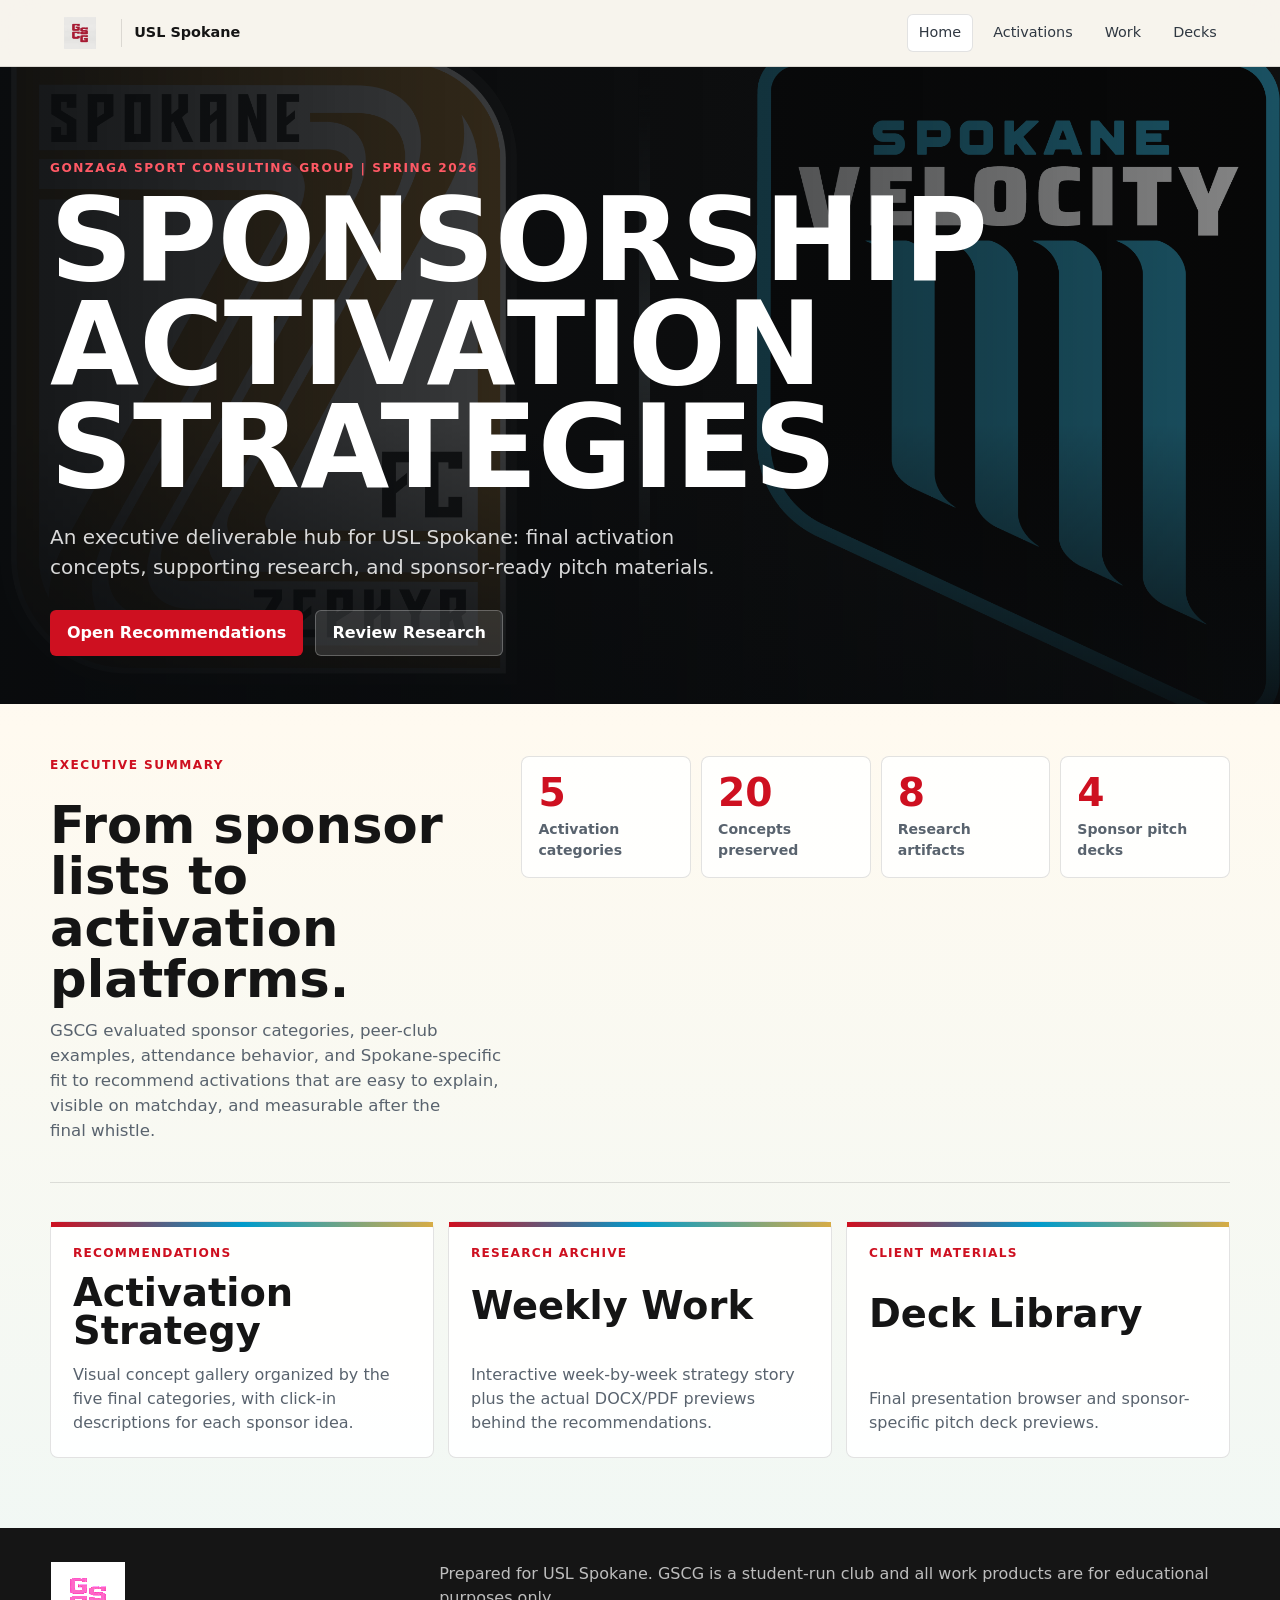
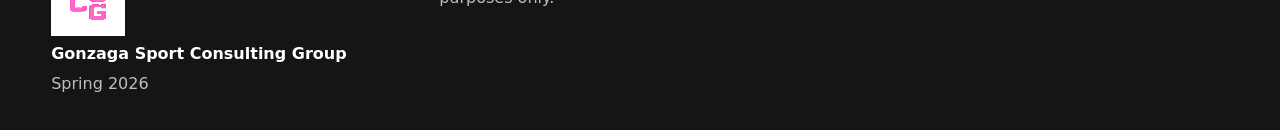
==== commit e1440bab: "Refine activation titles and work summaries" ====
--- a/docs/index.html
+++ b/docs/index.html
@@ -48,7 +48,7 @@
         </div>
         <div class="brief-metrics">
           <article><strong>5</strong><span>Activation categories</span></article>
-          <article><strong>21</strong><span>Concepts preserved</span></article>
+          <article><strong>20</strong><span>Concepts preserved</span></article>
           <article><strong>8</strong><span>Research artifacts</span></article>
           <article><strong>4</strong><span>Sponsor pitch decks</span></article>
         </div>
--- a/docs/styles.css
+++ b/docs/styles.css
@@ -428,22 +428,9 @@
   transition: transform 240ms ease;
 }
 .activation-tile:hover img { transform: scale(1.04); }
-.tile-tag,
 .tile-title {
   position: relative;
   z-index: 1;
-}
-.tile-tag {
-  align-self: start;
-  justify-self: start;
-  margin: 12px;
-  padding: 5px 8px;
-  border-radius: 999px;
-  background: rgba(255, 255, 255, 0.9);
-  color: var(--ink);
-  font-size: 0.68rem;
-  font-weight: 900;
-  text-transform: uppercase;
 }
 .tile-title {
   align-self: end;
@@ -492,14 +479,30 @@
 .dialog-copy {
   display: grid;
   align-content: center;
-  gap: 14px;
+  gap: 18px;
   padding: clamp(24px, 4vw, 44px);
 }
 .dialog-copy h2 {
   font-size: clamp(2rem, 5vw, 4.2rem);
 }
-.dialog-copy p {
-  font-size: 1.03rem;
+.partner-lockup {
+  display: flex;
+  gap: 8px;
+  flex-wrap: wrap;
+}
+.partner-lockup span {
+  display: inline-grid;
+  min-height: 44px;
+  align-items: center;
+  padding: 10px 12px;
+  border: 1px solid rgba(21, 21, 21, 0.14);
+  border-radius: 6px;
+  background: linear-gradient(180deg, #fff, #f7f4ed);
+  color: var(--ink);
+  font-size: 0.78rem;
+  font-weight: 950;
+  letter-spacing: 0.06em;
+  text-transform: uppercase;
 }
 .dialog-close {
   position: absolute;
@@ -636,30 +639,6 @@
   padding-left: 20px;
   color: var(--muted);
 }
-.week-stats {
-  display: grid;
-  grid-template-columns: repeat(3, 1fr);
-  gap: 8px;
-}
-.week-stats article {
-  display: grid;
-  align-content: end;
-  gap: 6px;
-  min-height: 106px;
-  padding: 13px;
-  border-radius: 8px;
-  background: #f7f4ed;
-}
-.week-stats strong {
-  color: var(--red);
-  font-size: 2rem;
-  line-height: 0.9;
-}
-.week-stats span {
-  color: var(--muted);
-  font-size: 0.78rem;
-  font-weight: 800;
-}
 .formula-box {
   display: grid;
   gap: 6px;
@@ -787,7 +766,6 @@
   }
   .brief-metrics, .process-steps, .criteria-grid { grid-template-columns: repeat(2, 1fr); }
   .week-nav { position: static; }
-  .week-stats { grid-template-columns: repeat(3, 1fr); }
   .deck-shell { grid-template-columns: 1fr; }
   .slide-control { width: 100%; }
   .slide-rail { grid-template-columns: repeat(7, 1fr); }
@@ -799,7 +777,7 @@
   .compact-hero { min-height: 640px; }
   .hero-inner { padding-top: 96px; }
   .tabs { position: static; }
-  .page-grid, .split-section, .executive-brief, .portal-grid, .brief-metrics, .insight-grid, .insight-grid.compact, .activation-grid, .activation-gallery, .work-grid, .detailed-grid, .pitch-grid, .people-grid, .work-intro, .strategy-frame, .weekly-shell, .week-detail-card, .week-stats, .process-steps, .criteria-grid, .site-footer {
+  .page-grid, .split-section, .executive-brief, .portal-grid, .brief-metrics, .insight-grid, .insight-grid.compact, .activation-grid, .activation-gallery, .work-grid, .detailed-grid, .pitch-grid, .people-grid, .work-intro, .strategy-frame, .weekly-shell, .week-detail-card, .process-steps, .criteria-grid, .site-footer {
     grid-template-columns: 1fr;
   }
   .category-heading { align-items: start; flex-direction: column; }
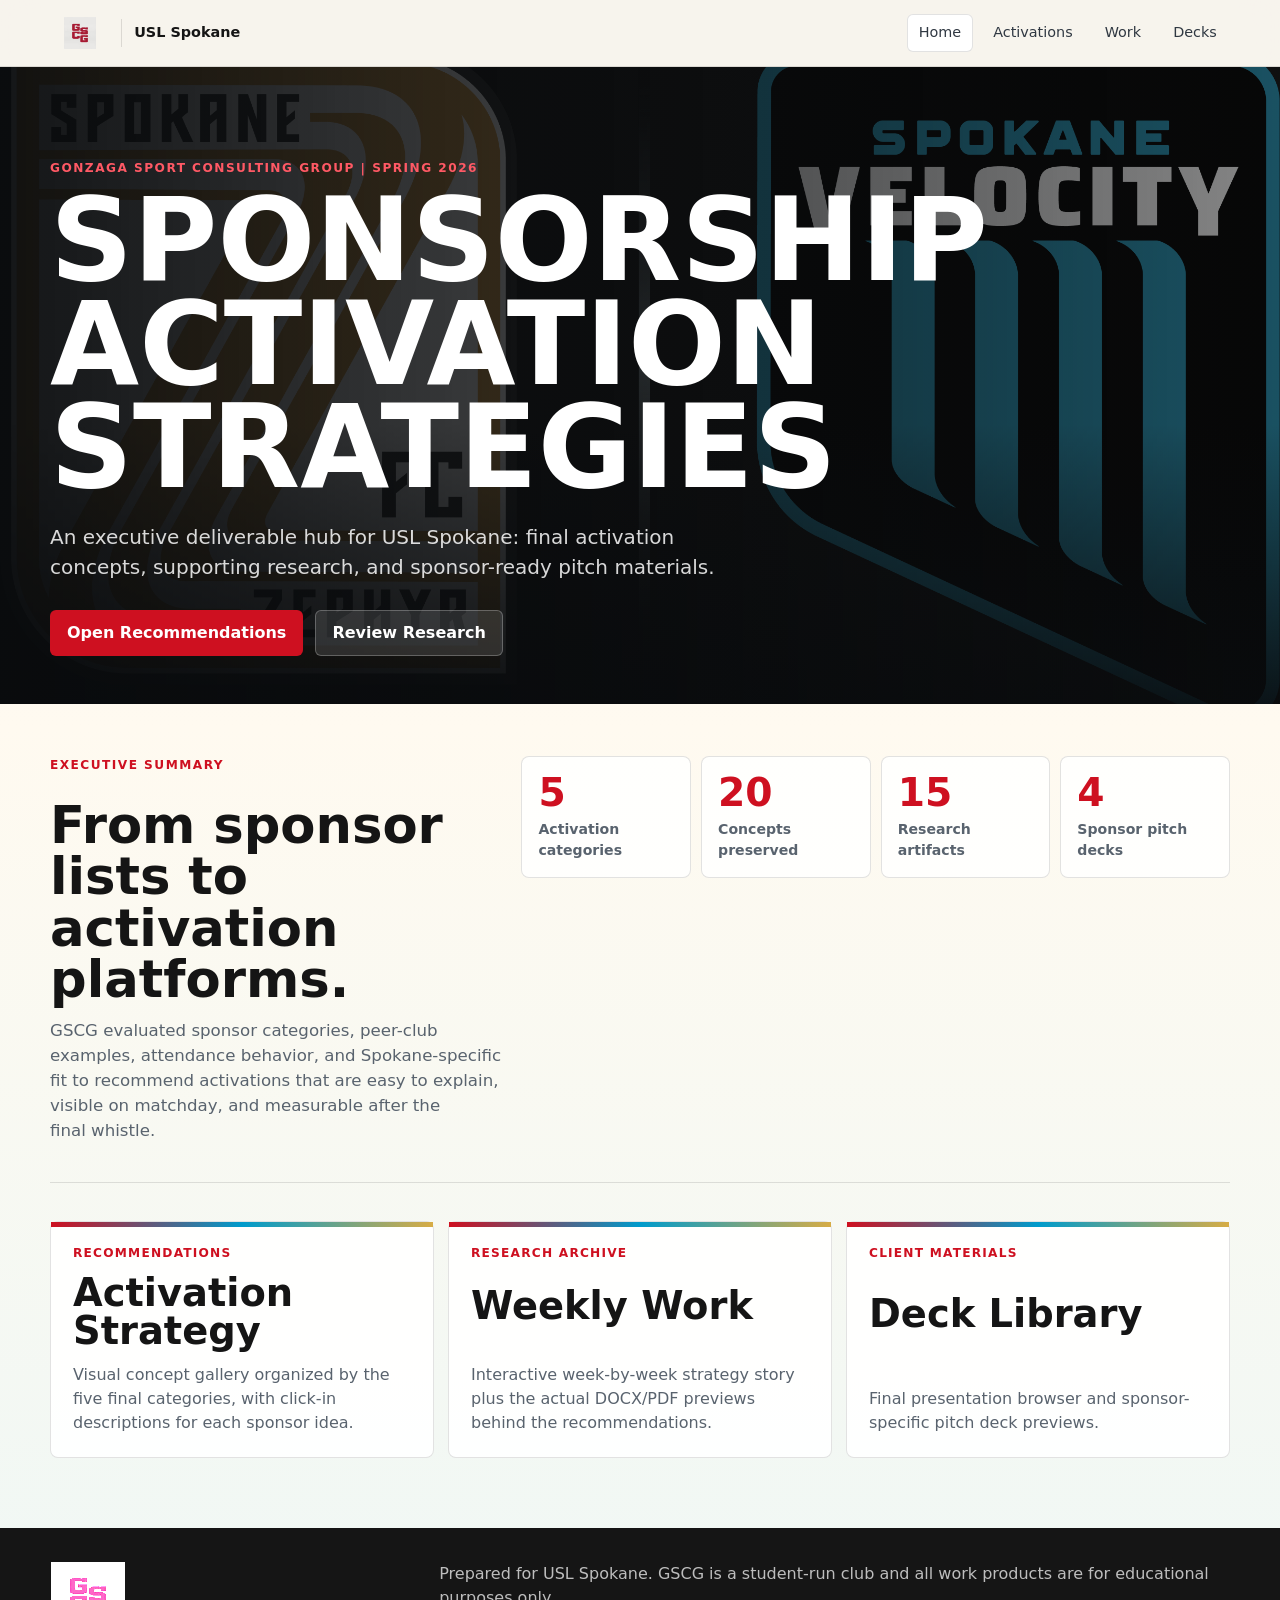
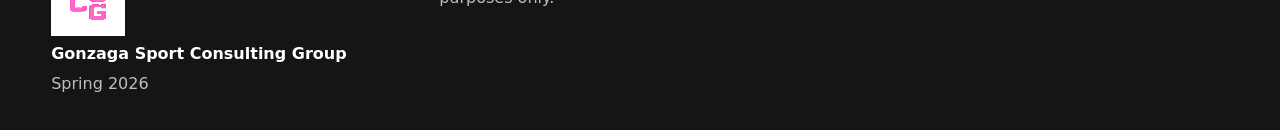
==== commit 06cc3ac3: "Add Emily consultant work section" ====
--- a/docs/index.html
+++ b/docs/index.html
@@ -49,7 +49,7 @@
         <div class="brief-metrics">
           <article><strong>5</strong><span>Activation categories</span></article>
           <article><strong>20</strong><span>Concepts preserved</span></article>
-          <article><strong>8</strong><span>Research artifacts</span></article>
+          <article><strong>15</strong><span>Research artifacts</span></article>
           <article><strong>4</strong><span>Sponsor pitch decks</span></article>
         </div>
       </section>
--- a/docs/styles.css
+++ b/docs/styles.css
@@ -531,6 +531,116 @@
   background: var(--red);
   font-weight: 900;
 }
+.consultant-profiles {
+  display: grid;
+  gap: 44px;
+}
+.consultant-profile {
+  display: grid;
+  gap: 20px;
+  padding-top: 28px;
+  border-top: 1px solid var(--line);
+}
+.consultant-profile:first-child {
+  padding-top: 0;
+  border-top: 0;
+}
+.consultant-profile-head {
+  display: grid;
+  grid-template-columns: 72px minmax(0, 1fr);
+  gap: 18px;
+  align-items: start;
+  max-width: 920px;
+}
+.consultant-profile-head .avatar {
+  width: 64px;
+  height: 64px;
+  margin: 0;
+}
+.consultant-profile-head h3 {
+  font-size: clamp(2rem, 4vw, 3.8rem);
+}
+.consultant-profile-head p:not(.eyebrow) {
+  max-width: 820px;
+  font-size: 1.02rem;
+}
+.consultant-focus {
+  display: grid;
+  grid-template-columns: 1.1fr 0.9fr;
+  gap: 14px;
+}
+.consultant-focus > div {
+  display: grid;
+  gap: 10px;
+  align-content: start;
+  padding: 18px;
+  border: 1px solid var(--line);
+  border-radius: 8px;
+  background: rgba(255, 255, 255, 0.78);
+}
+.consultant-focus ul,
+.consultant-week-card ul {
+  display: grid;
+  gap: 7px;
+  margin: 0;
+  padding-left: 18px;
+  color: var(--muted);
+}
+.evidence-row {
+  display: flex;
+  gap: 7px;
+  flex-wrap: wrap;
+}
+.evidence-row span {
+  display: inline-flex;
+  min-height: 26px;
+  align-items: center;
+  padding: 4px 8px;
+  border: 1px solid rgba(0, 155, 204, 0.2);
+  border-radius: 999px;
+  color: #006f8d;
+  background: rgba(0, 155, 204, 0.08);
+  font-size: 0.73rem;
+  font-weight: 900;
+}
+.consultant-week-grid {
+  display: grid;
+  grid-template-columns: repeat(2, 1fr);
+  gap: 14px;
+}
+.consultant-week-card {
+  display: grid;
+  grid-template-columns: 190px minmax(0, 1fr);
+  gap: 16px;
+  padding: 14px;
+  border: 1px solid var(--line);
+  border-radius: 8px;
+  background: rgba(255, 255, 255, 0.9);
+}
+.consultant-week-card img {
+  width: 100%;
+  aspect-ratio: 4 / 5;
+  object-fit: cover;
+  object-position: top center;
+  border: 1px solid var(--line);
+  border-radius: 6px;
+  background: #ececec;
+}
+.consultant-week-card > div {
+  display: grid;
+  gap: 10px;
+  align-content: start;
+}
+.consultant-week-card h4 {
+  margin-top: 0;
+  font-size: 1rem;
+  letter-spacing: 0;
+  line-height: 1.15;
+  text-transform: none;
+}
+.compact-people {
+  grid-template-columns: repeat(3, 1fr);
+}
 
 .work-intro, .strategy-frame {
   display: grid;
@@ -761,9 +871,10 @@
   .site-header { align-items: flex-start; flex-direction: column; }
   nav { justify-content: flex-start; }
   .tabs { top: 116px; }
-  .page-grid, .split-section, .executive-brief, .portal-grid, .insight-grid, .insight-grid.compact, .activation-grid, .activation-gallery, .work-grid, .detailed-grid, .pitch-grid, .people-grid, .work-intro, .strategy-frame, .weekly-shell, .week-detail-card {
+  .page-grid, .split-section, .executive-brief, .portal-grid, .insight-grid, .insight-grid.compact, .activation-grid, .activation-gallery, .work-grid, .detailed-grid, .pitch-grid, .people-grid, .consultant-focus, .consultant-week-grid, .work-intro, .strategy-frame, .weekly-shell, .week-detail-card {
     grid-template-columns: repeat(2, 1fr);
   }
+  .consultant-week-card { grid-template-columns: 150px minmax(0, 1fr); }
   .brief-metrics, .process-steps, .criteria-grid { grid-template-columns: repeat(2, 1fr); }
   .week-nav { position: static; }
   .deck-shell { grid-template-columns: 1fr; }
@@ -777,9 +888,10 @@
   .compact-hero { min-height: 640px; }
   .hero-inner { padding-top: 96px; }
   .tabs { position: static; }
-  .page-grid, .split-section, .executive-brief, .portal-grid, .brief-metrics, .insight-grid, .insight-grid.compact, .activation-grid, .activation-gallery, .work-grid, .detailed-grid, .pitch-grid, .people-grid, .work-intro, .strategy-frame, .weekly-shell, .week-detail-card, .process-steps, .criteria-grid, .site-footer {
+  .page-grid, .split-section, .executive-brief, .portal-grid, .brief-metrics, .insight-grid, .insight-grid.compact, .activation-grid, .activation-gallery, .work-grid, .detailed-grid, .pitch-grid, .people-grid, .consultant-profile-head, .consultant-focus, .consultant-week-grid, .consultant-week-card, .work-intro, .strategy-frame, .weekly-shell, .week-detail-card, .process-steps, .criteria-grid, .site-footer {
     grid-template-columns: 1fr;
   }
+  .consultant-week-card img { aspect-ratio: 16 / 10; }
   .category-heading { align-items: start; flex-direction: column; }
   .activation-tile { min-height: 235px; }
   .dialog-media { min-height: 280px; }
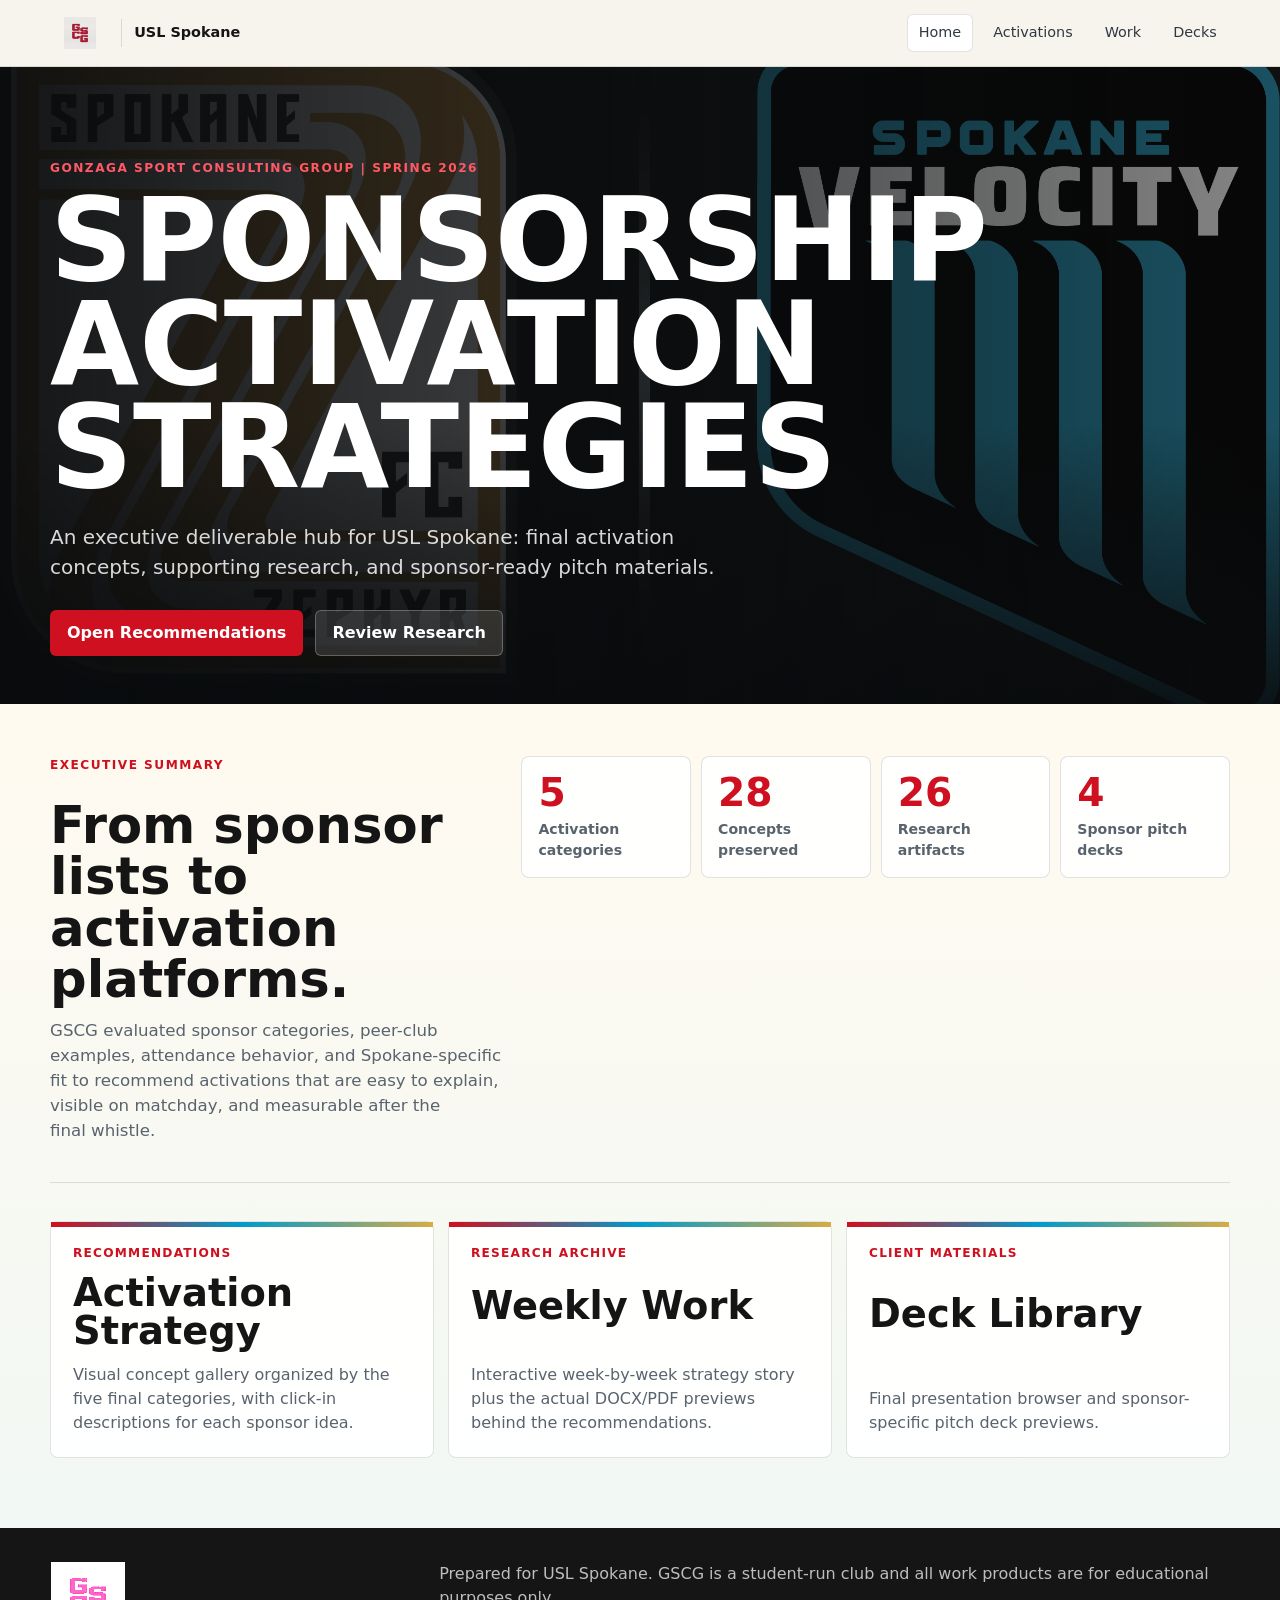
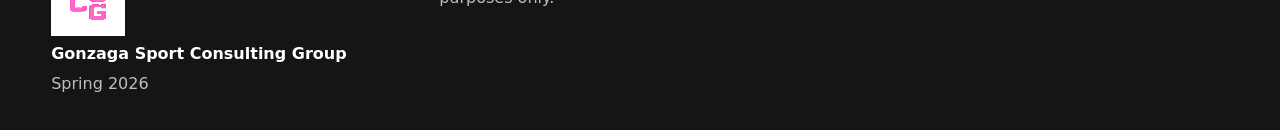
==== commit 00157d47: "Add Brady work and extra activation ideas" ====
--- a/docs/index.html
+++ b/docs/index.html
@@ -48,8 +48,8 @@
         </div>
         <div class="brief-metrics">
           <article><strong>5</strong><span>Activation categories</span></article>
-          <article><strong>20</strong><span>Concepts preserved</span></article>
-          <article><strong>15</strong><span>Research artifacts</span></article>
+          <article><strong>28</strong><span>Concepts preserved</span></article>
+          <article><strong>26</strong><span>Research artifacts</span></article>
           <article><strong>4</strong><span>Sponsor pitch decks</span></article>
         </div>
       </section>
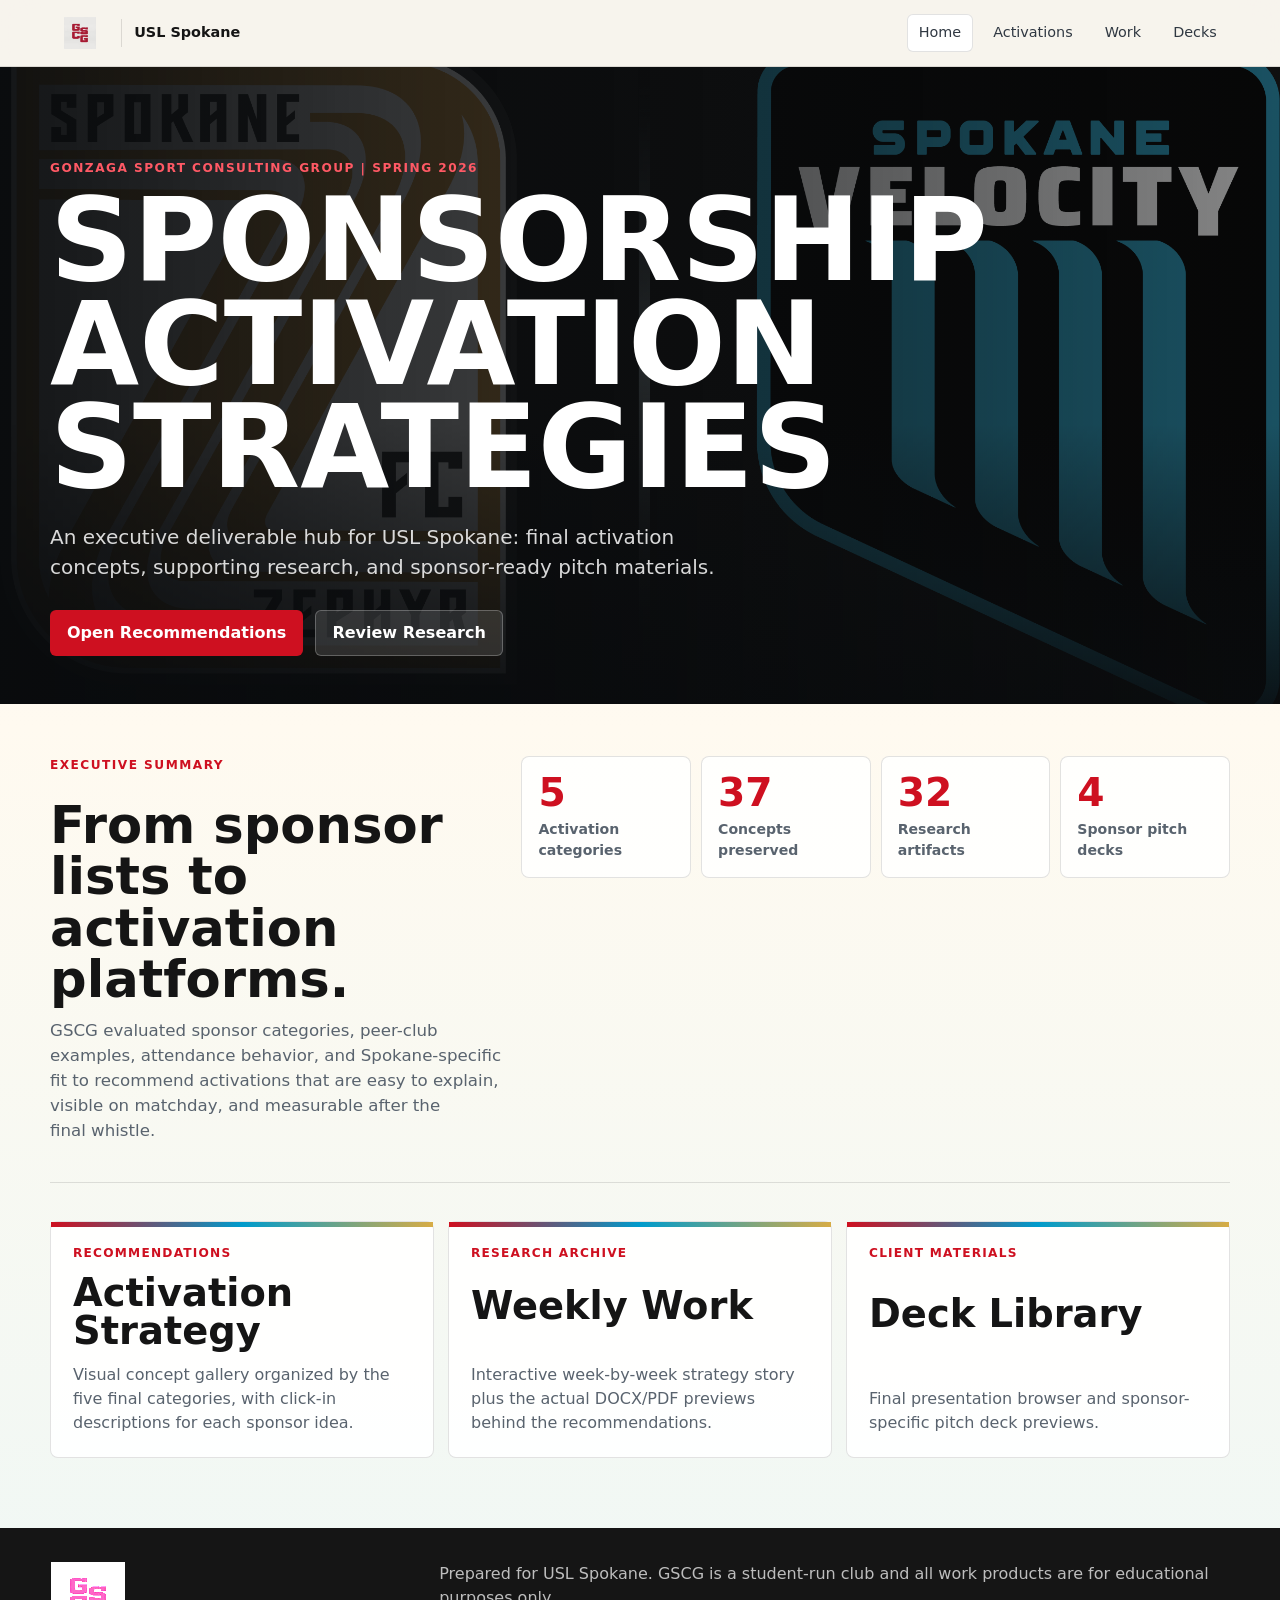
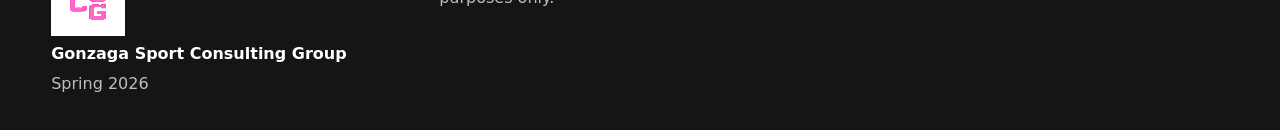
==== commit 4647b701: "Expand Emily work and activation ideas" ====
--- a/docs/index.html
+++ b/docs/index.html
@@ -48,8 +48,8 @@
         </div>
         <div class="brief-metrics">
           <article><strong>5</strong><span>Activation categories</span></article>
-          <article><strong>28</strong><span>Concepts preserved</span></article>
-          <article><strong>26</strong><span>Research artifacts</span></article>
+          <article><strong>37</strong><span>Concepts preserved</span></article>
+          <article><strong>32</strong><span>Research artifacts</span></article>
           <article><strong>4</strong><span>Sponsor pitch decks</span></article>
         </div>
       </section>
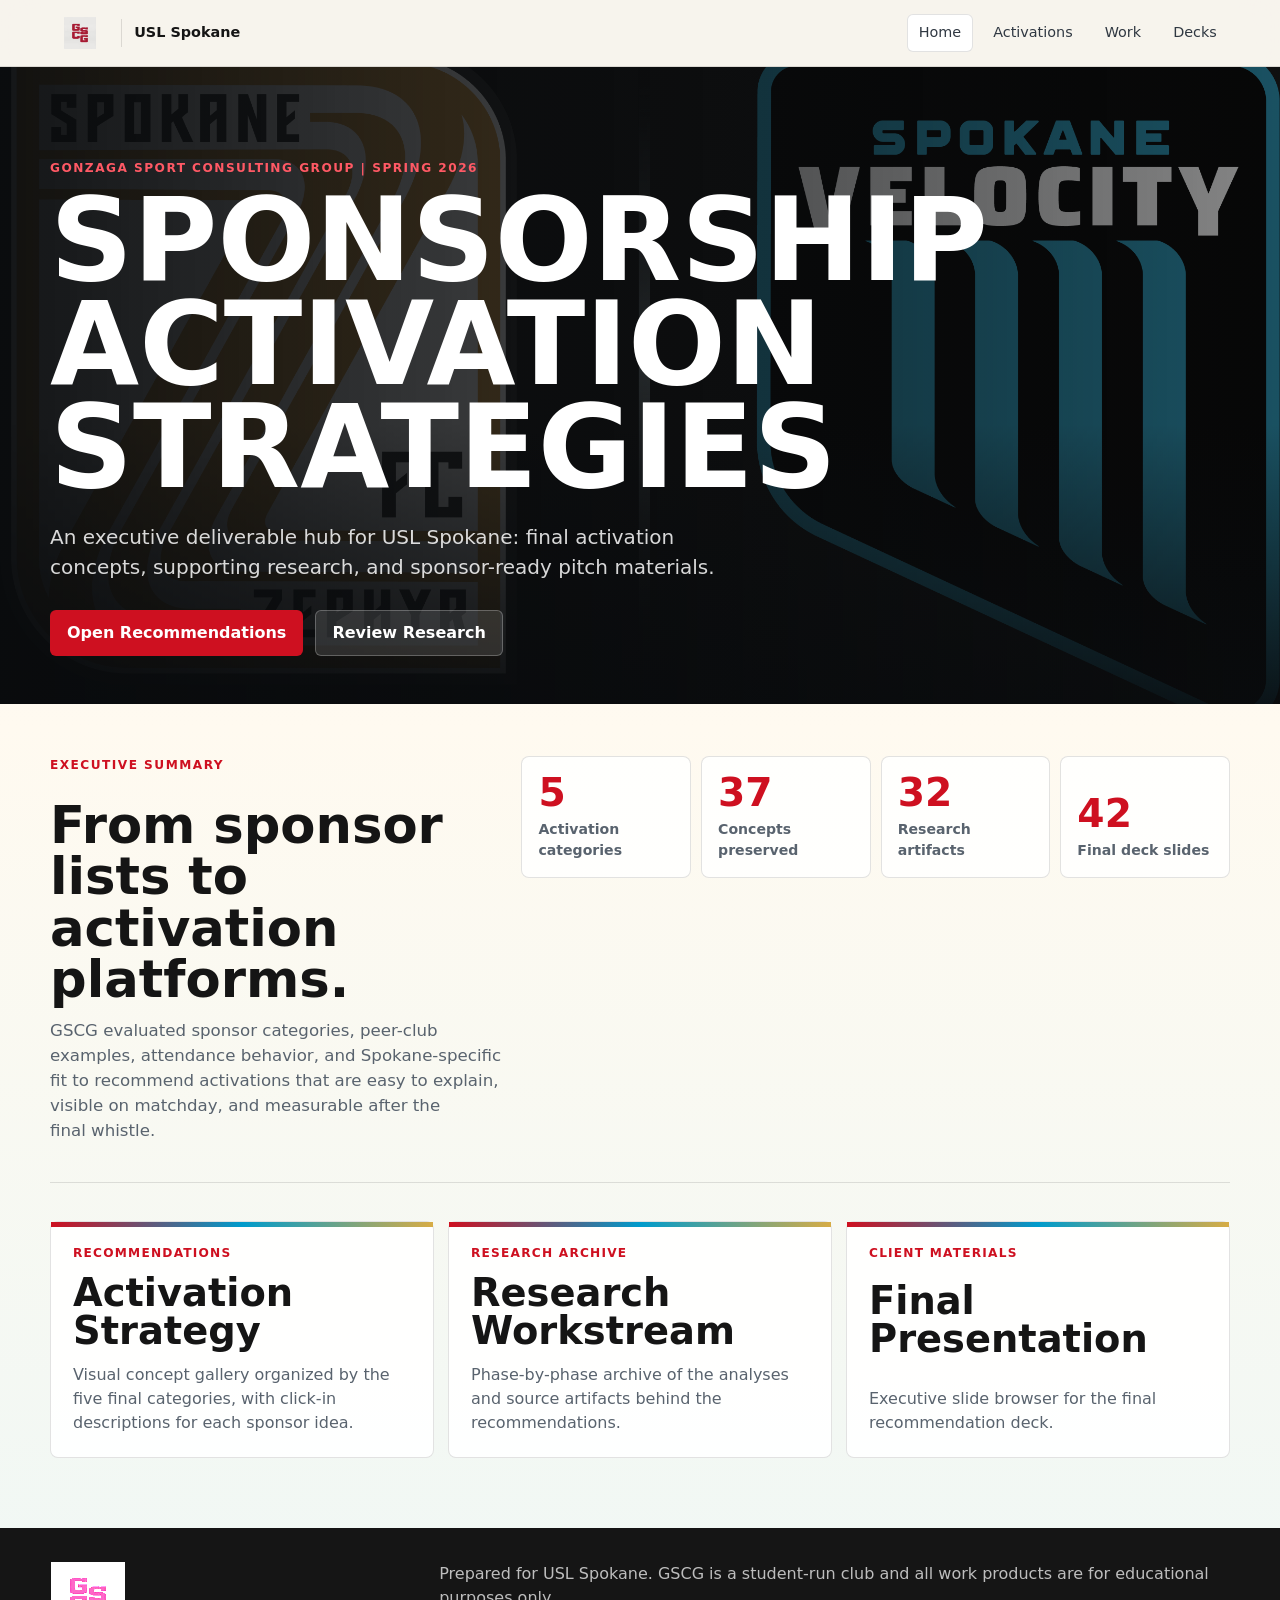
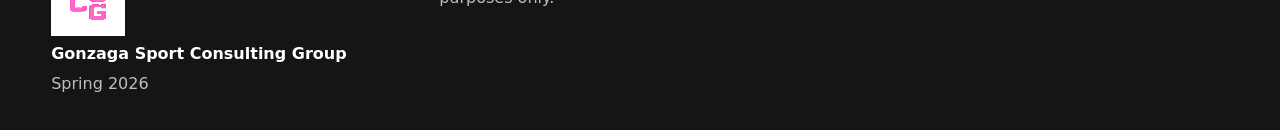
==== commit d9f92f53: "Professionalize work archive and final deck page" ====
--- a/docs/index.html
+++ b/docs/index.html
@@ -50,7 +50,7 @@
           <article><strong>5</strong><span>Activation categories</span></article>
           <article><strong>37</strong><span>Concepts preserved</span></article>
           <article><strong>32</strong><span>Research artifacts</span></article>
-          <article><strong>4</strong><span>Sponsor pitch decks</span></article>
+          <article><strong>42</strong><span>Final deck slides</span></article>
         </div>
       </section>
 
@@ -62,13 +62,13 @@
         </a>
         <a class="portal-card" href="work.html">
           <span>Research Archive</span>
-          <h2>Weekly Work</h2>
-          <p>Interactive week-by-week strategy story plus the actual DOCX/PDF previews behind the recommendations.</p>
+          <h2>Research Workstream</h2>
+          <p>Phase-by-phase archive of the analyses and source artifacts behind the recommendations.</p>
         </a>
         <a class="portal-card" href="decks.html">
           <span>Client Materials</span>
-          <h2>Deck Library</h2>
-          <p>Final presentation browser and sponsor-specific pitch deck previews.</p>
+          <h2>Final Presentation</h2>
+          <p>Executive slide browser for the final recommendation deck.</p>
         </a>
       </section>
     </main>
--- a/docs/styles.css
+++ b/docs/styles.css
@@ -130,7 +130,11 @@
 }
 .page-hero h1 { color: #fff; }
 .page-hero p:not(.eyebrow) { max-width: 740px; margin-top: 18px; color: rgba(255, 255, 255, 0.82); font-size: 1.12rem; }
-.red-hero { background: linear-gradient(135deg, #1c1616, #681017 52%, #101010); }
+.red-hero {
+  background:
+    linear-gradient(135deg, rgba(12, 14, 16, 0.96), rgba(104, 16, 23, 0.94) 56%, rgba(10, 10, 10, 0.98)),
+    repeating-linear-gradient(90deg, rgba(255, 255, 255, 0.08) 0 1px, transparent 1px 88px);
+}
 .blue-hero { background: linear-gradient(135deg, #0d1c22, #006c8c 55%, #101010); }
 .dark-hero { background: linear-gradient(135deg, #151515, #253037 52%, #101010); }
 
@@ -361,9 +365,95 @@
   font-size: clamp(2rem, 4vw, 3.5rem);
   line-height: 0.9;
 }
+.category-summary small {
+  display: inline-flex;
+  width: fit-content;
+  margin: 4px 0 8px;
+  padding: 4px 8px;
+  border-radius: 999px;
+  color: #006f8d;
+  background: rgba(0, 155, 204, 0.1);
+  font-size: 0.7rem;
+  font-weight: 900;
+  text-transform: uppercase;
+}
+.activation-board {
+  display: grid;
+  gap: 24px;
+}
+.activation-panel {
+  display: grid;
+  gap: 26px;
+  padding: clamp(20px, 3vw, 34px);
+  border: 1px solid var(--line);
+  border-radius: 10px;
+  background: rgba(255, 255, 255, 0.82);
+  box-shadow: 0 18px 55px rgba(21, 31, 37, 0.08);
+}
+.primary-panel {
+  background:
+    linear-gradient(180deg, rgba(255, 255, 255, 0.96), rgba(255, 255, 255, 0.86)),
+    linear-gradient(90deg, rgba(206, 16, 32, 0.08), transparent 38%);
+}
+.additional-panel {
+  border-color: rgba(255, 255, 255, 0.14);
+  color: #fff;
+  background:
+    linear-gradient(180deg, rgba(20, 24, 28, 0.96), rgba(10, 12, 14, 0.98)),
+    repeating-linear-gradient(90deg, rgba(255, 255, 255, 0.06) 0 1px, transparent 1px 72px);
+}
+.activation-section-head {
+  display: flex;
+  align-items: end;
+  justify-content: space-between;
+  gap: 20px;
+  padding-bottom: 18px;
+  border-bottom: 1px solid var(--line);
+}
+.activation-section-head h2 {
+  font-size: clamp(2rem, 4vw, 3.6rem);
+}
+.activation-section-head p:not(.eyebrow) {
+  max-width: 720px;
+}
+.activation-section-head > span {
+  display: inline-flex;
+  align-items: center;
+  min-height: 34px;
+  padding: 7px 10px;
+  border: 1px solid rgba(206, 16, 32, 0.24);
+  border-radius: 999px;
+  color: var(--red);
+  background: rgba(206, 16, 32, 0.08);
+  font-size: 0.72rem;
+  font-weight: 950;
+  text-transform: uppercase;
+}
+.additional-panel .activation-section-head {
+  border-color: rgba(255, 255, 255, 0.16);
+}
+.additional-panel h2,
+.additional-panel .category-heading h2 {
+  color: #fff;
+}
+.additional-panel p,
+.additional-panel .category-heading p:not(.eyebrow) {
+  color: rgba(255, 255, 255, 0.72);
+}
+.additional-panel .eyebrow {
+  color: #ff6873;
+}
+.additional-panel .activation-section-head > span {
+  color: #fff;
+  border-color: rgba(255, 255, 255, 0.22);
+  background: rgba(255, 255, 255, 0.1);
+}
 .category-gallery-stack {
   display: grid;
   gap: 42px;
+}
+.compact-stack {
+  gap: 30px;
 }
 .category-section {
   display: grid;
@@ -377,6 +467,9 @@
   padding-bottom: 12px;
   border-bottom: 1px solid var(--line);
 }
+.additional-panel .category-heading {
+  border-color: rgba(255, 255, 255, 0.16);
+}
 .category-heading h2 {
   font-size: clamp(1.9rem, 4vw, 3.2rem);
 }
@@ -428,6 +521,16 @@
   transition: transform 240ms ease;
 }
 .activation-tile:hover img { transform: scale(1.04); }
+.additional-panel .activation-tile {
+  min-height: 220px;
+  border-color: rgba(255, 255, 255, 0.14);
+  box-shadow: none;
+}
+.additional-panel .activation-tile::after {
+  background:
+    linear-gradient(180deg, rgba(0, 0, 0, 0.08) 16%, rgba(0, 0, 0, 0.78) 100%),
+    linear-gradient(90deg, rgba(0, 0, 0, 0.32), transparent 48%);
+}
 .tile-title {
   position: relative;
   z-index: 1;
@@ -440,6 +543,19 @@
   font-weight: 950;
   line-height: 0.98;
   text-shadow: 0 2px 18px rgba(0, 0, 0, 0.55);
+}
+.empty-category-note {
+  padding: 18px;
+  border: 1px dashed rgba(21, 21, 21, 0.18);
+  border-radius: 8px;
+  color: var(--muted);
+  background: rgba(255, 255, 255, 0.68);
+  font-weight: 800;
+}
+.additional-panel .empty-category-note {
+  color: rgba(255, 255, 255, 0.72);
+  border-color: rgba(255, 255, 255, 0.18);
+  background: rgba(255, 255, 255, 0.06);
 }
 .activation-dialog {
   width: min(1180px, calc(100% - 28px));
@@ -642,6 +758,122 @@
   grid-template-columns: repeat(3, 1fr);
 }
 
+.weekly-contributions-section {
+  background:
+    linear-gradient(180deg, rgba(255, 255, 255, 0.58), rgba(255, 255, 255, 0.18)),
+    linear-gradient(90deg, rgba(0, 155, 204, 0.08), transparent 38%);
+}
+.weekly-contribution-stack {
+  display: grid;
+  gap: 26px;
+}
+.week-contribution-group {
+  display: grid;
+  gap: 20px;
+  padding: clamp(18px, 3vw, 30px);
+  border: 1px solid rgba(21, 21, 21, 0.12);
+  border-radius: 10px;
+  background: rgba(255, 255, 255, 0.9);
+  box-shadow: 0 16px 48px rgba(21, 31, 37, 0.08);
+}
+.week-contribution-head {
+  display: flex;
+  justify-content: space-between;
+  gap: 18px;
+  padding-bottom: 16px;
+  border-bottom: 1px solid var(--line);
+}
+.week-contribution-head h2 {
+  max-width: 900px;
+  font-size: clamp(1.75rem, 3vw, 3rem);
+}
+.week-contribution-head p:not(.eyebrow) {
+  max-width: 840px;
+}
+.week-contribution-head > span {
+  align-self: start;
+  min-width: max-content;
+  padding: 6px 9px;
+  border: 1px solid rgba(0, 155, 204, 0.22);
+  border-radius: 999px;
+  color: #006f8d;
+  background: rgba(0, 155, 204, 0.08);
+  font-size: 0.72rem;
+  font-weight: 950;
+  text-transform: uppercase;
+}
+.person-contribution-list {
+  display: grid;
+  gap: 16px;
+}
+.person-contribution-card {
+  display: grid;
+  gap: 14px;
+  padding: 16px;
+  border: 1px solid rgba(21, 21, 21, 0.1);
+  border-radius: 8px;
+  background: linear-gradient(180deg, rgba(247, 244, 237, 0.72), rgba(255, 255, 255, 0.88));
+}
+.person-contribution-head {
+  display: grid;
+  grid-template-columns: 56px minmax(0, 1fr);
+  gap: 14px;
+  align-items: start;
+}
+.person-contribution-head .avatar {
+  width: 50px;
+  height: 50px;
+  margin: 0;
+}
+.person-contribution-head h3 {
+  font-size: clamp(1.2rem, 2vw, 1.8rem);
+}
+.person-contribution-head p:not(.eyebrow) {
+  max-width: 900px;
+}
+.contribution-artifact-grid {
+  display: grid;
+  grid-template-columns: repeat(2, 1fr);
+  gap: 12px;
+}
+.contribution-artifact-card {
+  display: grid;
+  grid-template-columns: 160px minmax(0, 1fr);
+  gap: 14px;
+  padding: 12px;
+  border: 1px solid var(--line);
+  border-radius: 8px;
+  background: #fff;
+}
+.contribution-artifact-card img {
+  width: 100%;
+  aspect-ratio: 4 / 5;
+  object-fit: cover;
+  object-position: top center;
+  border: 1px solid var(--line);
+  border-radius: 6px;
+  background: #ececec;
+}
+.contribution-artifact-card > div {
+  display: grid;
+  gap: 8px;
+  align-content: start;
+}
+.contribution-artifact-card h4 {
+  margin: 0;
+  font-size: 0.98rem;
+  line-height: 1.15;
+  letter-spacing: 0;
+  text-transform: none;
+}
+.contribution-artifact-card ul {
+  display: grid;
+  gap: 6px;
+  margin: 0;
+  padding-left: 18px;
+  color: var(--muted);
+}
+
 .work-intro, .strategy-frame {
   display: grid;
   grid-template-columns: 0.72fr 1.28fr;
@@ -871,10 +1103,11 @@
   .site-header { align-items: flex-start; flex-direction: column; }
   nav { justify-content: flex-start; }
   .tabs { top: 116px; }
-  .page-grid, .split-section, .executive-brief, .portal-grid, .insight-grid, .insight-grid.compact, .activation-grid, .activation-gallery, .work-grid, .detailed-grid, .pitch-grid, .people-grid, .consultant-focus, .consultant-week-grid, .work-intro, .strategy-frame, .weekly-shell, .week-detail-card {
+  .page-grid, .split-section, .executive-brief, .portal-grid, .insight-grid, .insight-grid.compact, .activation-grid, .activation-gallery, .work-grid, .detailed-grid, .pitch-grid, .people-grid, .consultant-focus, .consultant-week-grid, .contribution-artifact-grid, .work-intro, .strategy-frame, .weekly-shell, .week-detail-card {
     grid-template-columns: repeat(2, 1fr);
   }
   .consultant-week-card { grid-template-columns: 150px minmax(0, 1fr); }
+  .contribution-artifact-card { grid-template-columns: 140px minmax(0, 1fr); }
   .brief-metrics, .process-steps, .criteria-grid { grid-template-columns: repeat(2, 1fr); }
   .week-nav { position: static; }
   .deck-shell { grid-template-columns: 1fr; }
@@ -888,10 +1121,12 @@
   .compact-hero { min-height: 640px; }
   .hero-inner { padding-top: 96px; }
   .tabs { position: static; }
-  .page-grid, .split-section, .executive-brief, .portal-grid, .brief-metrics, .insight-grid, .insight-grid.compact, .activation-grid, .activation-gallery, .work-grid, .detailed-grid, .pitch-grid, .people-grid, .consultant-profile-head, .consultant-focus, .consultant-week-grid, .consultant-week-card, .work-intro, .strategy-frame, .weekly-shell, .week-detail-card, .process-steps, .criteria-grid, .site-footer {
+  .page-grid, .split-section, .executive-brief, .portal-grid, .brief-metrics, .insight-grid, .insight-grid.compact, .activation-grid, .activation-gallery, .work-grid, .detailed-grid, .pitch-grid, .people-grid, .consultant-profile-head, .consultant-focus, .consultant-week-grid, .consultant-week-card, .person-contribution-head, .contribution-artifact-grid, .contribution-artifact-card, .work-intro, .strategy-frame, .weekly-shell, .week-detail-card, .process-steps, .criteria-grid, .site-footer {
     grid-template-columns: 1fr;
   }
+  .week-contribution-head { align-items: start; flex-direction: column; }
   .consultant-week-card img { aspect-ratio: 16 / 10; }
+  .contribution-artifact-card img { aspect-ratio: 16 / 10; }
   .category-heading { align-items: start; flex-direction: column; }
   .activation-tile { min-height: 235px; }
   .dialog-media { min-height: 280px; }
